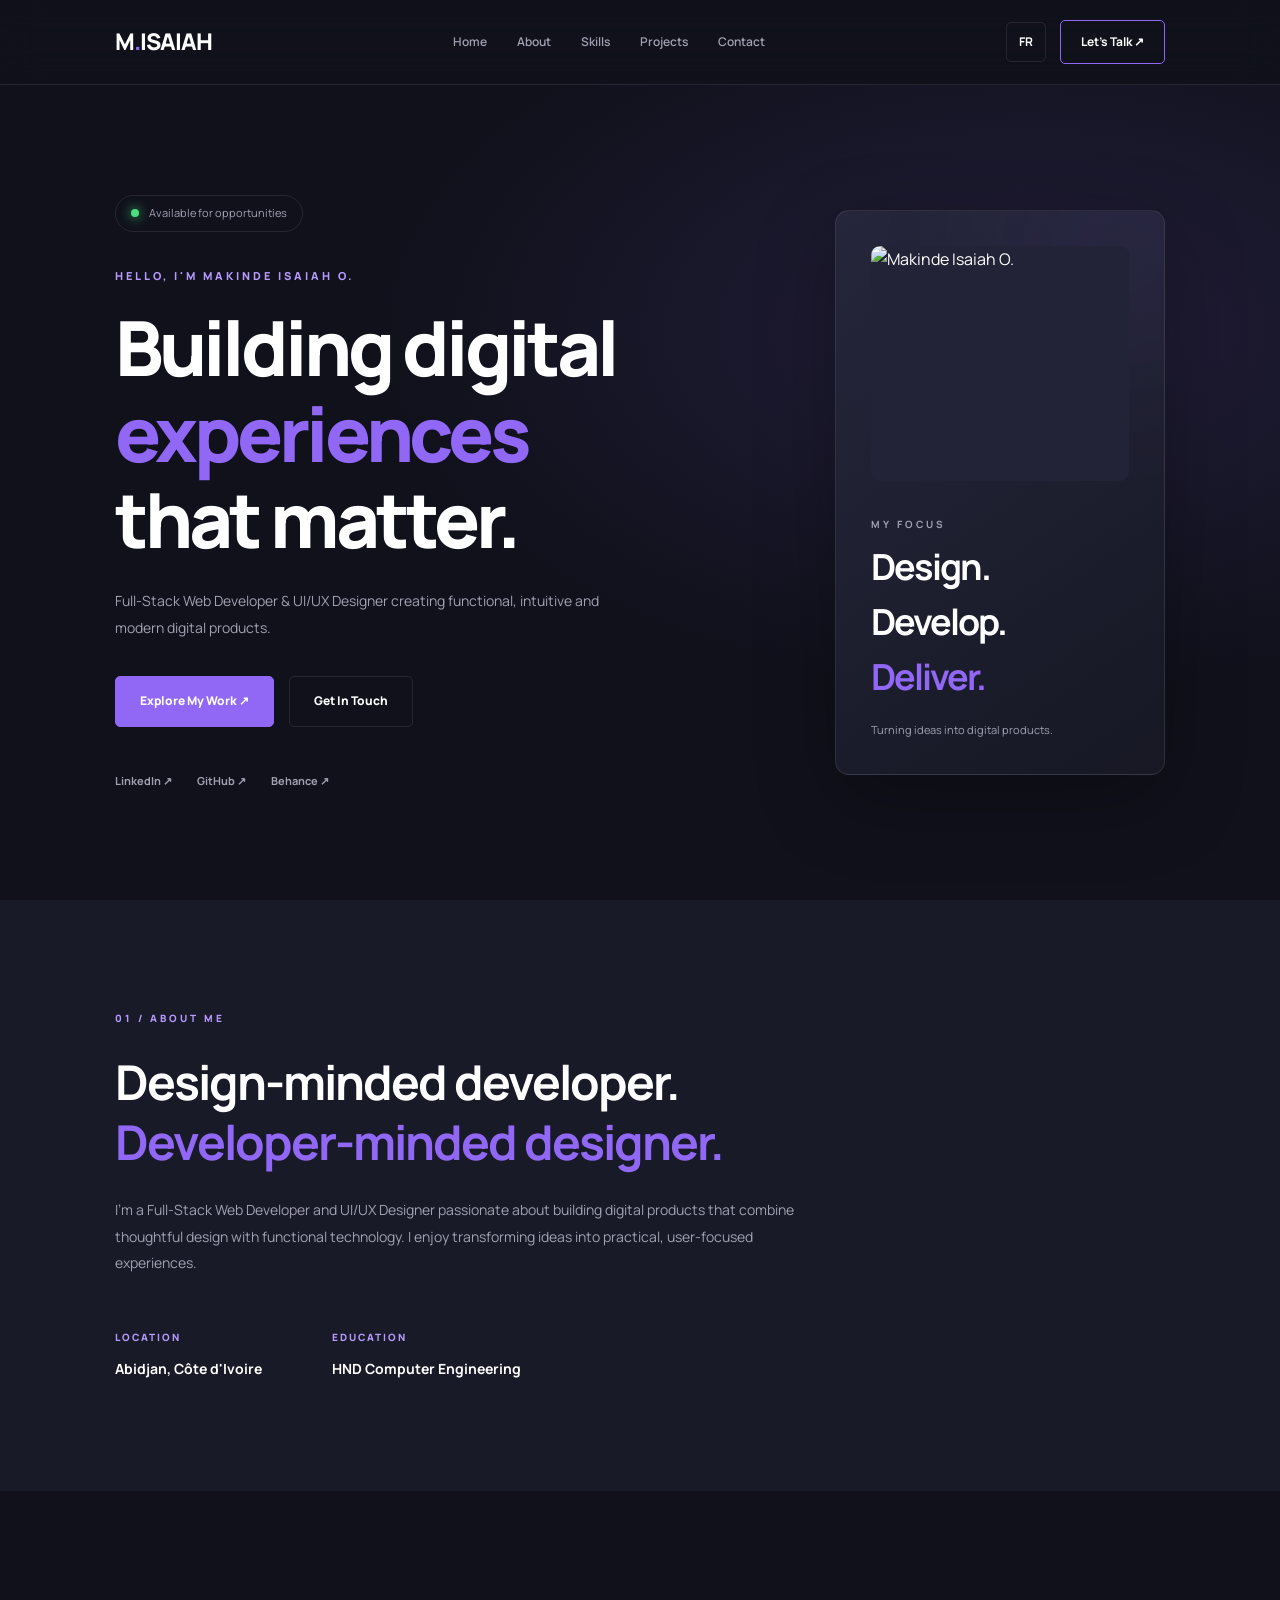
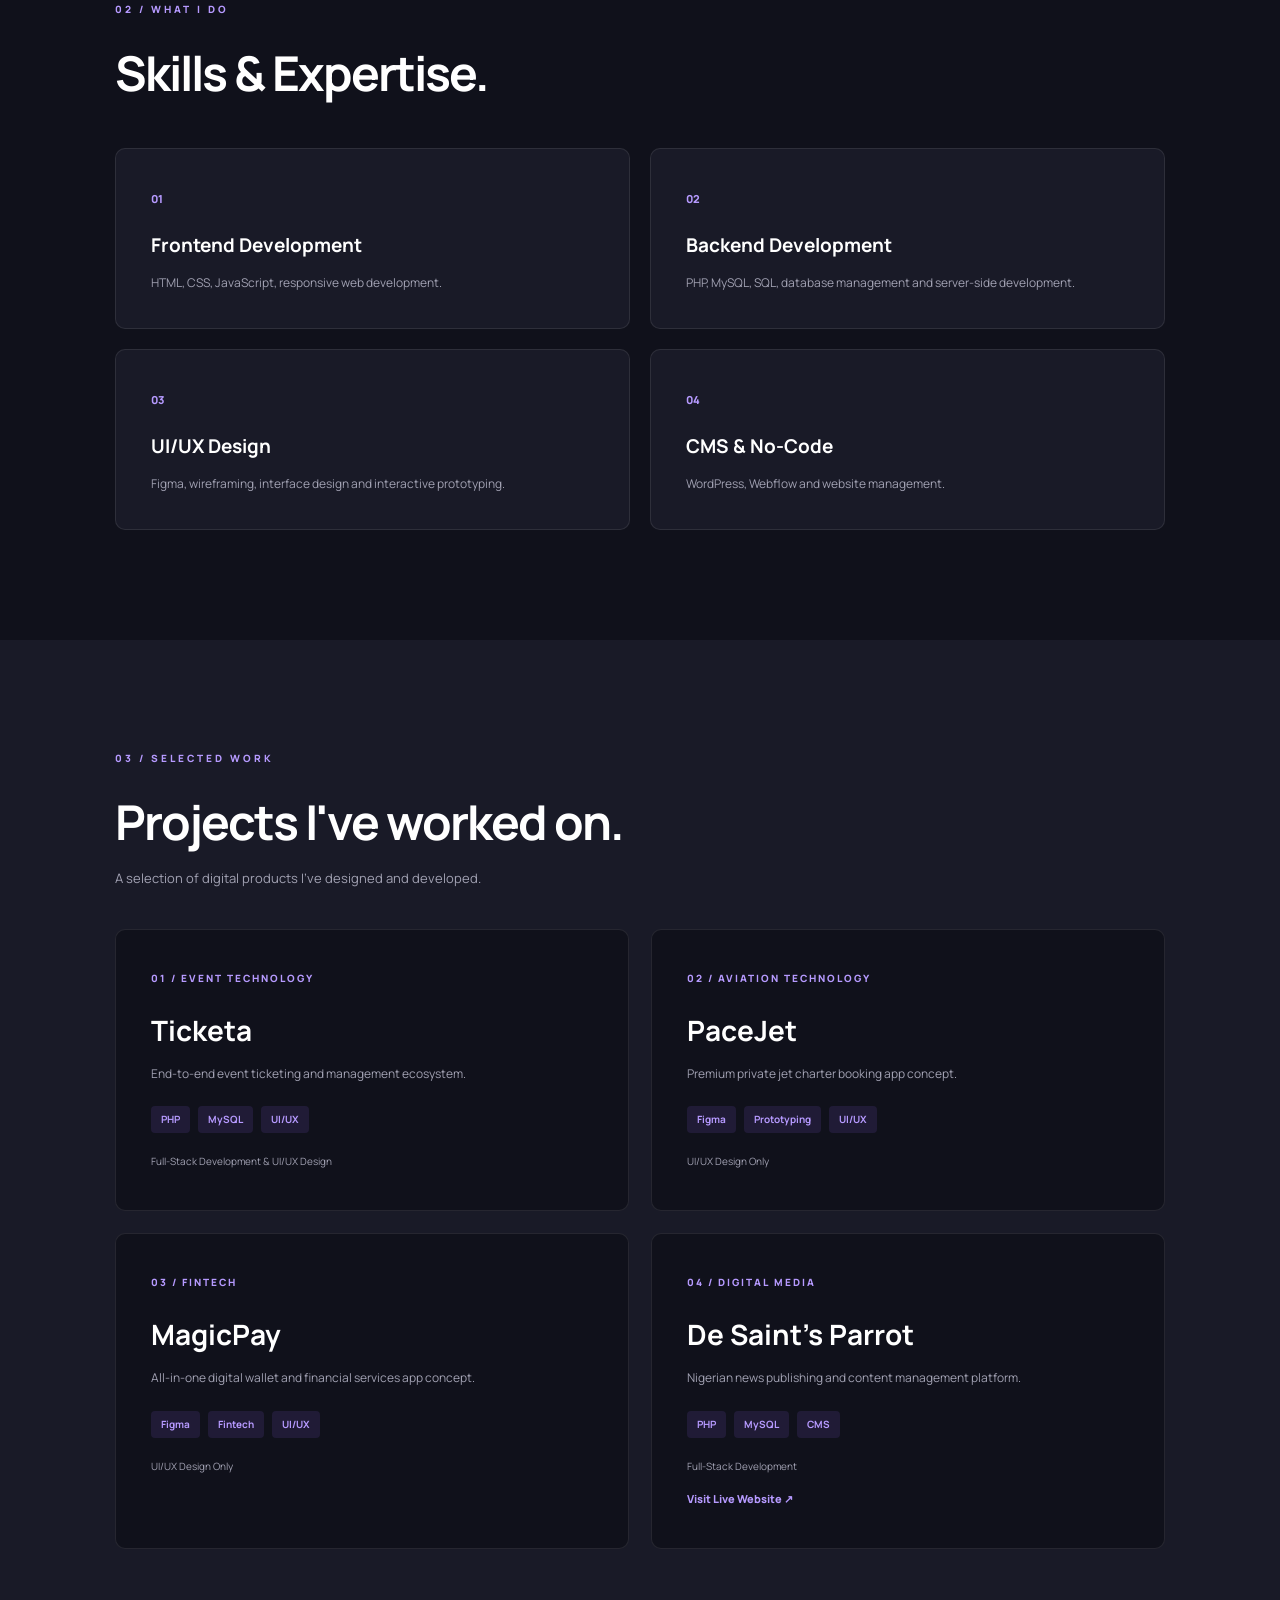
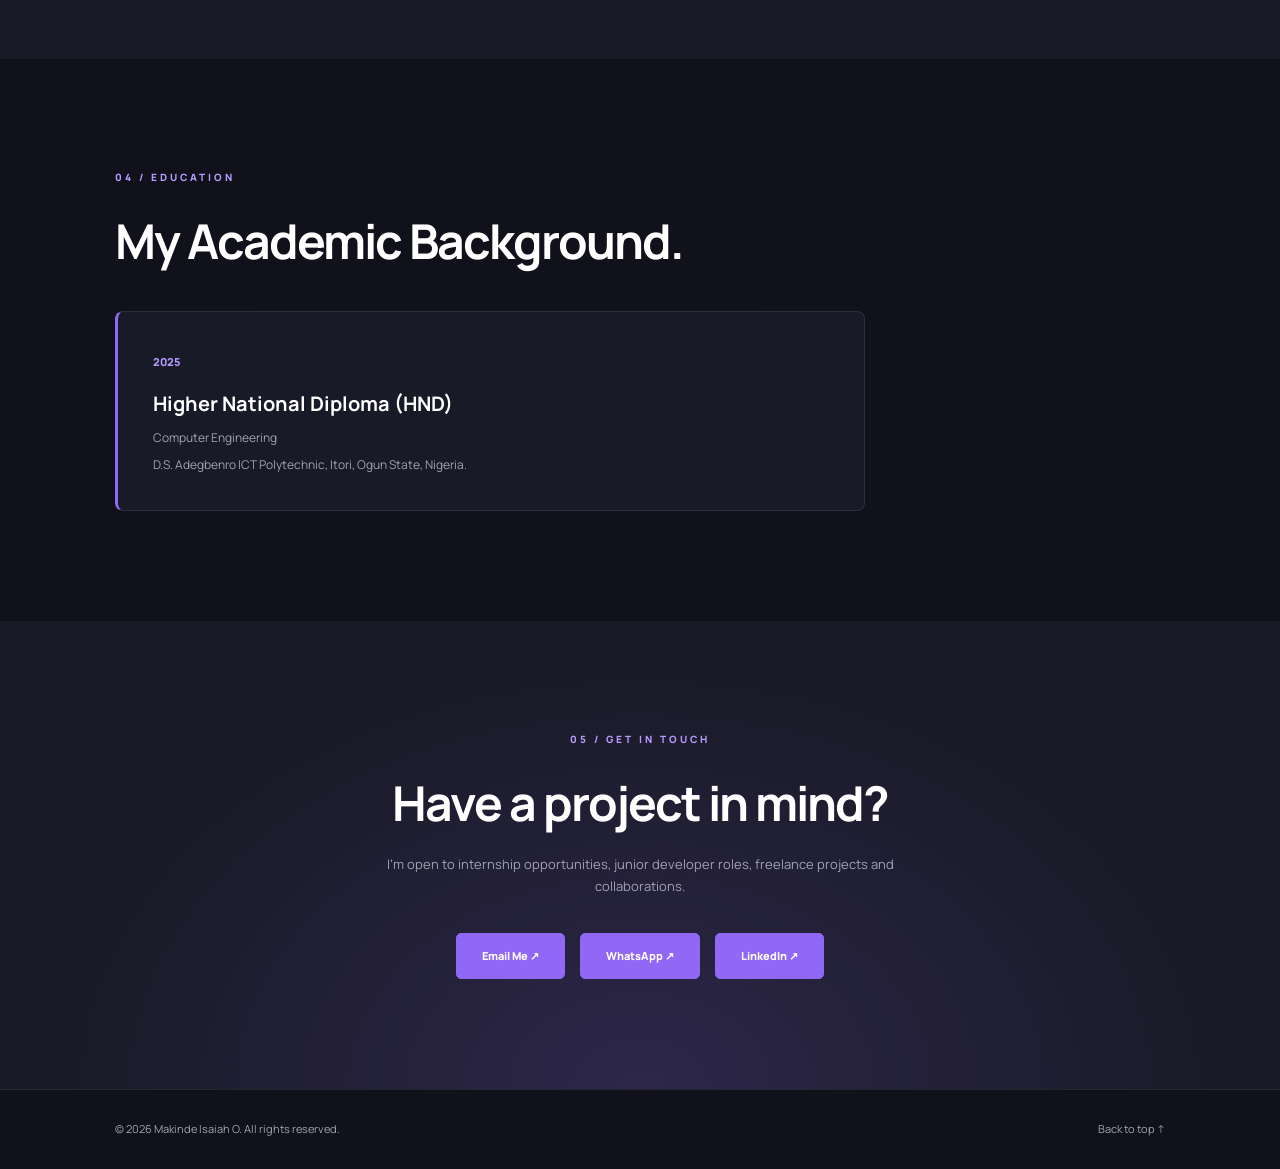
==== index.html @ a8917851 "first commit" ====
<!DOCTYPE html>
<html lang="en">
<head>
    <meta charset="UTF-8">
    <meta name="viewport" content="width=device-width, initial-scale=1.0">

    <title>Makinde Isaiah O. | Full-Stack Developer & UI/UX Designer</title>

    <meta name="description" content="Makinde Isaiah O. is a Full-Stack Web Developer and UI/UX Designer based in Abidjan, Côte d'Ivoire.">
    <meta name="theme-color" content="#10111b">

    <link rel="preconnect" href="https://fonts.googleapis.com">
    <link rel="preconnect" href="https://fonts.gstatic.com" crossorigin>

    <link href="https://fonts.googleapis.com/css2?family=Manrope:wght@400;500;600;700;800&display=swap" rel="stylesheet">

    <link rel="stylesheet" href="css/style.css">
</head>

<body>

    <!-- NAVIGATION -->
    <header class="navbar">
        <a href="#home" class="logo">M<span>.</span>ISAIAH</a>

        <nav aria-label="Main navigation">
            <a href="#home" data-i18n="navHome">Home</a>
            <a href="#about" data-i18n="navAbout">About</a>
            <a href="#skills" data-i18n="navSkills">Skills</a>
            <a href="#projects" data-i18n="navProjects">Projects</a>
            <a href="#contact" data-i18n="navContact">Contact</a>
        </nav>

        <div class="nav-actions">
            <button class="language-toggle" id="languageToggle" type="button">
                FR
            </button>

            <a href="#contact" class="nav-button" data-i18n="navCTA">
                Let's Talk ↗
            </a>
        </div>
    </header>

    <main>

        <!-- HERO -->
        <section class="hero" id="home">

            <div class="hero-content">

                <span class="availability">
                    <span class="dot"></span>
                    <span data-i18n="availability">Available for opportunities</span>
                </span>

                <p class="intro" data-i18n="intro">
                    HELLO, I'M MAKINDE ISAIAH O.
                </p>

                <h1 data-i18n="heroTitle">
                    Building digital
                    <span>experiences</span>
                    that matter.
                </h1>

                <p class="hero-description" data-i18n="heroDescription">
                    Full-Stack Web Developer & UI/UX Designer creating functional, intuitive and modern digital products.
                </p>

                <div class="hero-buttons">
                    <a href="#projects" class="primary-button" data-i18n="heroWork">
                        Explore My Work ↗
                    </a>

                    <a href="#contact" class="secondary-button" data-i18n="heroContact">
                        Get In Touch
                    </a>
                </div>

                <div class="hero-socials">
                    <a href="https://www.linkedin.com/in/isaiah-makinde-0203b0228" target="_blank" rel="noopener noreferrer">LinkedIn ↗</a>
                    <a href="https://github.com/Makindeisaiah" target="_blank" rel="noopener noreferrer">GitHub ↗</a>
                    <a href="https://www.behance.net/isaiaholuwato" target="_blank" rel="noopener noreferrer">Behance ↗</a>
                </div>

            </div>

            <div class="hero-side">
                <div class="hero-card">

                    <!-- Add your professional photo here -->
                    <div class="profile-image">
                        <img src="assets/images/profile.jpg"
                             alt="Makinde Isaiah O.">
                    </div>

                    <span data-i18n="focus">MY FOCUS</span>

                    <h3>Design.</h3>
                    <h3>Develop.</h3>
                    <h3 class="purple">Deliver.</h3>

                    <p data-i18n="focusDescription">
                        Turning ideas into digital products.
                    </p>

                </div>
            </div>

        </section>

        <!-- ABOUT -->
        <section class="about" id="about">

            <p data-i18n="aboutLabel">01 / ABOUT ME</p>

            <h2 data-i18n="aboutTitle">
                Design-minded developer.<br>
                <span>Developer-minded designer.</span>
            </h2>

            <p data-i18n="aboutDescription">
                I'm a Full-Stack Web Developer and UI/UX Designer passionate about building digital products that combine thoughtful design with functional technology. I enjoy transforming ideas into practical, user-focused experiences.
            </p>

            <div class="about-details">
                <div>
                    <span data-i18n="locationLabel">LOCATION</span>
                    <h3>Abidjan, Côte d'Ivoire</h3>
                </div>

                <div>
                    <span data-i18n="educationLabel">EDUCATION</span>
                    <h3>HND Computer Engineering</h3>
                </div>
            </div>

        </section>

        <!-- SKILLS -->
        <section class="skills" id="skills">

            <p data-i18n="skillsLabel">02 / WHAT I DO</p>

            <h2 data-i18n="skillsTitle">Skills & Expertise.</h2>

            <div class="skills-grid">

                <article class="skill-card">
                    <span>01</span>
                    <h3>Frontend Development</h3>
                    <p>HTML, CSS, JavaScript, responsive web development.</p>
                </article>

                <article class="skill-card">
                    <span>02</span>
                    <h3>Backend Development</h3>
                    <p>PHP, MySQL, SQL, database management and server-side development.</p>
                </article>

                <article class="skill-card">
                    <span>03</span>
                    <h3>UI/UX Design</h3>
                    <p>Figma, wireframing, interface design and interactive prototyping.</p>
                </article>

                <article class="skill-card">
                    <span>04</span>
                    <h3>CMS & No-Code</h3>
                    <p>WordPress, Webflow and website management.</p>
                </article>

            </div>

        </section>

        <!-- PROJECTS -->
        <section class="projects" id="projects">

            <p data-i18n="projectsLabel">03 / SELECTED WORK</p>

            <h2 data-i18n="projectsTitle">Projects I've worked on.</h2>

            <p class="section-description" data-i18n="projectsDescription">
                A selection of digital products I've designed and developed.
            </p>

            <div class="project-grid">

                <article class="project-card">
                    <span>01 / EVENT TECHNOLOGY</span>
                    <h3>Ticketa</h3>
                    <p>End-to-end event ticketing and management ecosystem.</p>
                    <div class="project-tags">
                        <span>PHP</span>
                        <span>MySQL</span>
                        <span>UI/UX</span>
                    </div>
                    <small>Full-Stack Development & UI/UX Design</small>
                </article>

                <article class="project-card">
                    <span>02 / AVIATION TECHNOLOGY</span>
                    <h3>PaceJet</h3>
                    <p>Premium private jet charter booking app concept.</p>
                    <div class="project-tags">
                        <span>Figma</span>
                        <span>Prototyping</span>
                        <span>UI/UX</span>
                    </div>
                    <small>UI/UX Design Only</small>
                </article>

                <article class="project-card">
                    <span>03 / FINTECH</span>
                    <h3>MagicPay</h3>
                    <p>All-in-one digital wallet and financial services app concept.</p>
                    <div class="project-tags">
                        <span>Figma</span>
                        <span>Fintech</span>
                        <span>UI/UX</span>
                    </div>
                    <small>UI/UX Design Only</small>
                </article>

                <article class="project-card">
                    <span>04 / DIGITAL MEDIA</span>
                    <h3>De Saint's Parrot</h3>
                    <p>Nigerian news publishing and content management platform.</p>
                    <div class="project-tags">
                        <span>PHP</span>
                        <span>MySQL</span>
                        <span>CMS</span>
                    </div>
                    <small>Full-Stack Development</small>
                    <a href="https://dsparrot.com" target="_blank" rel="noopener noreferrer">
                        Visit Live Website ↗
                    </a>
                </article>

            </div>

        </section>

        <!-- EDUCATION -->
        <section class="education" id="education">

            <p data-i18n="educationLabelSection">04 / EDUCATION</p>

            <h2 data-i18n="educationTitle">My Academic Background.</h2>

            <div class="education-card">
                <span>2025</span>
                <h3>Higher National Diploma (HND)</h3>
                <p>Computer Engineering</p>
                <p>D.S. Adegbenro ICT Polytechnic, Itori, Ogun State, Nigeria.</p>
            </div>

        </section>

        <!-- CONTACT -->
        <section class="contact" id="contact">

            <p data-i18n="contactLabel">05 / GET IN TOUCH</p>

            <h2 data-i18n="contactTitle">Have a project in mind?</h2>

            <p data-i18n="contactDescription">
                I'm open to internship opportunities, junior developer roles, freelance projects and collaborations.
            </p>

            <div class="contact-links">

                <a href="mailto:makindeisaiah2002@gmail.com">
                    Email Me ↗
                </a>

                <a href="https://wa.me/2250502111286" target="_blank" rel="noopener noreferrer">
                    WhatsApp ↗
                </a>

                <a href="https://www.linkedin.com/in/isaiah-makinde-0203b0228" target="_blank" rel="noopener noreferrer">
                    LinkedIn ↗
                </a>

            </div>

        </section>

    </main>

    <footer>
        <p>© 2026 Makinde Isaiah O. <span data-i18n="footerText">All rights reserved.</span></p>
        <a href="#home" data-i18n="backToTop">Back to top ↑</a>
    </footer>

    <script src="js/script.js"></script>

</body>
</html>
---- css/style.css ----
/* =========================================
   MAKINDE ISAIAH O. — PREMIUM PORTFOLIO
========================================= */

:root {
    --bg: #10111b;
    --surface: #191a27;
    --surface-light: #222337;
    --purple: #9167f5;
    --purple-light: #b69aff;
    --white: #ffffff;
    --muted: #a1a1b2;
    --border: rgba(255,255,255,0.09);
    --green: #4ade80;
}

* {
    margin: 0;
    padding: 0;
    box-sizing: border-box;
}

html {
    scroll-behavior: smooth;
    scroll-padding-top: 100px;
}

body {
    background: var(--bg);
    color: var(--white);
    font-family: 'Manrope', sans-serif;
    line-height: 1.7;
    overflow-x: hidden;
}

a {
    text-decoration: none;
    color: inherit;
}

button {
    font: inherit;
}

section {
    padding: 110px 9%;
}

::selection {
    background: var(--purple);
    color: white;
}

/* =========================================
   NAVIGATION
========================================= */

.navbar {
    min-height: 85px;
    padding: 0 9%;
    display: flex;
    align-items: center;
    justify-content: space-between;
    gap: 25px;
    position: sticky;
    top: 0;
    z-index: 1000;
    border-bottom: 1px solid var(--border);
    background: rgba(16,17,27,0.94);
    backdrop-filter: blur(18px);
}

.logo {
    font-size: 23px;
    font-weight: 800;
    letter-spacing: -1px;
    white-space: nowrap;
}

.logo span {
    color: var(--purple);
}

nav {
    display: flex;
    align-items: center;
    gap: 30px;
}

nav a {
    color: var(--muted);
    font-size: 12px;
    font-weight: 600;
    transition: .3s;
}

nav a:hover {
    color: var(--purple-light);
}

.nav-actions {
    display: flex;
    align-items: center;
    gap: 14px;
}

.language-toggle {
    background: transparent;
    color: var(--white);
    border: 1px solid var(--border);
    padding: 9px 12px;
    border-radius: 5px;
    cursor: pointer;
    font-size: 12px;
    font-weight: 700;
    transition: .3s;
}

.language-toggle:hover {
    border-color: var(--purple);
    color: var(--purple-light);
}

.nav-button {
    padding: 11px 20px;
    border: 1px solid var(--purple);
    border-radius: 5px;
    font-size: 12px;
    font-weight: 700;
    transition: .3s;
}

.nav-button:hover {
    background: var(--purple);
    transform: translateY(-2px);
}

/* =========================================
   HERO SECTION
========================================= */

.hero {
    min-height: 690px;
    display: flex;
    align-items: center;
    justify-content: space-between;
    gap: 65px;
    background:
        radial-gradient(
            ellipse at 80% 30%,
            rgba(145,103,245,.14),
            transparent 45%
        );
}

.hero-content {
    max-width: 680px;
}

.availability {
    display: inline-flex;
    align-items: center;
    gap: 10px;
    padding: 8px 15px;
    border: 1px solid var(--border);
    border-radius: 30px;
    color: var(--muted);
    font-size: 11px;
    margin-bottom: 35px;
}

.dot {
    width: 8px;
    height: 8px;
    background: var(--green);
    border-radius: 50%;
    box-shadow: 0 0 12px var(--green);
}

.intro {
    color: var(--purple-light);
    font-size: 11px;
    letter-spacing: 3px;
    font-weight: 800;
    margin-bottom: 20px;
}

.hero h1 {
    font-size: clamp(45px, 6vw, 76px);
    line-height: 1.13;
    letter-spacing: -4px;
    font-weight: 800;
}

.hero h1 span {
    display: block;
    color: var(--purple);
}

.hero-description {
    max-width: 530px;
    color: var(--muted);
    margin-top: 25px;
    font-size: 14px;
    line-height: 1.9;
}

.hero-buttons {
    display: flex;
    gap: 15px;
    margin-top: 35px;
    flex-wrap: wrap;
}

.primary-button,
.secondary-button {
    display: inline-flex;
    align-items: center;
    justify-content: center;
    padding: 14px 24px;
    border-radius: 5px;
    font-size: 12px;
    font-weight: 800;
    transition: .3s;
}

.primary-button {
    background: var(--purple);
    border: 1px solid var(--purple);
}

.primary-button:hover {
    background: #a17df8;
    transform: translateY(-3px);
}

.secondary-button {
    border: 1px solid var(--border);
}

.secondary-button:hover {
    border-color: var(--purple);
    color: var(--purple-light);
}

.hero-socials {
    display: flex;
    flex-wrap: wrap;
    gap: 25px;
    margin-top: 45px;
}

.hero-socials a {
    color: var(--muted);
    font-size: 11px;
    font-weight: 700;
    transition: .3s;
}

.hero-socials a:hover {
    color: var(--purple-light);
}

/* =========================================
   HERO PROFILE CARD
========================================= */

.hero-side {
    width: 330px;
    flex-shrink: 0;
}

.hero-card {
    background: linear-gradient(
        145deg,
        #25263b,
        #171824
    );
    padding: 35px;
    border: 1px solid var(--border);
    border-radius: 14px;
    box-shadow: 0 25px 80px rgba(0,0,0,.3);
    position: relative;
    overflow: hidden;
}

.hero-card::before {
    content: "";
    position: absolute;
    width: 180px;
    height: 180px;
    background: var(--purple);
    opacity: .12;
    filter: blur(90px);
    top: -50px;
    right: -50px;
}

.profile-image {
    width: 100%;
    height: 235px;
    border-radius: 9px;
    overflow: hidden;
    margin-bottom: 28px;
    background: var(--surface-light);
    position: relative;
}

.profile-image img {
    width: 100%;
    height: 100%;
    display: block;
    object-fit: cover;
    object-position: center 30%;
}

.hero-card > span {
    color: var(--muted);
    font-size: 10px;
    letter-spacing: 3px;
    font-weight: 700;
}

.hero-card h3 {
    font-size: 36px;
    margin-top: 8px;
    letter-spacing: -2px;
    line-height: 1.3;
}

.hero-card .purple {
    color: var(--purple);
}

.hero-card p {
    color: var(--muted);
    font-size: 11px;
    margin-top: 20px;
}

/* =========================================
   SECTION LABELS
========================================= */

.about > p:first-child,
.skills > p:first-child,
.projects > p:first-child,
.education > p:first-child,
.contact > p:first-child {
    color: var(--purple-light);
    font-size: 10px;
    letter-spacing: 3px;
    font-weight: 800;
    margin-bottom: 25px;
}

/* =========================================
   ABOUT SECTION
========================================= */

.about {
    background: var(--surface);
}

.about h2,
.skills h2,
.projects h2,
.education h2,
.contact h2 {
    font-size: clamp(32px, 4vw, 48px);
    line-height: 1.25;
    letter-spacing: -2px;
}

.about h2 span {
    color: var(--purple);
}

.about > p:last-of-type {
    max-width: 700px;
    color: var(--muted);
    margin-top: 25px;
    font-size: 14px;
    line-height: 1.9;
}

.about-details {
    display: flex;
    gap: 70px;
    flex-wrap: wrap;
    margin-top: 45px;
}

.about-details div > span {
    font-size: 10px;
    color: var(--purple-light);
    letter-spacing: 2px;
    font-weight: 800;
}

.about-details h3 {
    font-size: 14px;
    margin-top: 8px;
}

/* =========================================
   SKILLS SECTION
========================================= */

.skills {
    background: var(--bg);
}

.skills h2 {
    margin-bottom: 45px;
}

.skills-grid {
    display: grid;
    grid-template-columns: repeat(2, 1fr);
    gap: 20px;
}

.skill-card {
    padding: 35px;
    background: var(--surface);
    border: 1px solid var(--border);
    border-radius: 10px;
    transition: .3s;
}

.skill-card:hover {
    transform: translateY(-5px);
    border-color: var(--purple);
    background: var(--surface-light);
}

.skill-card > span {
    color: var(--purple-light);
    font-size: 11px;
    font-weight: 800;
}

.skill-card h3 {
    font-size: 19px;
    margin-top: 18px;
}

.skill-card p {
    color: var(--muted);
    font-size: 12px;
    margin-top: 10px;
    line-height: 1.8;
}

/* =========================================
   PROJECTS SECTION
========================================= */

.projects {
    background: var(--surface);
}

.projects h2 {
    margin-bottom: 15px;
}

.section-description {
    color: var(--muted);
    font-size: 13px;
    margin-bottom: 40px;
}

.project-grid {
    display: grid;
    grid-template-columns: repeat(2, 1fr);
    gap: 22px;
}

.project-card {
    background: var(--bg);
    padding: 40px 35px;
    min-height: 270px;
    border: 1px solid var(--border);
    border-radius: 10px;
    transition: .3s;
    display: flex;
    flex-direction: column;
    align-items: flex-start;
}

.project-card:hover {
    transform: translateY(-6px);
    border-color: var(--purple);
    background: var(--surface-light);
}

.project-card > span {
    color: var(--purple-light);
    font-size: 10px;
    letter-spacing: 2px;
    font-weight: 800;
}

.project-card h3 {
    font-size: 28px;
    margin: 20px 0 8px;
}

.project-card p {
    color: var(--muted);
    font-size: 12px;
    line-height: 1.8;
}

.project-tags {
    display: flex;
    flex-wrap: wrap;
    gap: 8px;
    margin-top: 22px;
}

.project-tags span {
    padding: 5px 10px;
    background: rgba(145,103,245,.12);
    color: var(--purple-light);
    border-radius: 4px;
    font-size: 10px;
    font-weight: 700;
}

.project-card small {
    margin-top: 20px;
    color: var(--muted);
    font-size: 10px;
}

.project-card > a {
    margin-top: 15px;
    color: var(--purple-light);
    font-size: 11px;
    font-weight: 800;
}

.project-card > a:hover {
    color: white;
}

/* =========================================
   EDUCATION SECTION
========================================= */

.education {
    background: var(--bg);
}

.education h2 {
    margin-bottom: 40px;
}

.education-card {
    max-width: 750px;
    background: var(--surface);
    padding: 35px;
    border: 1px solid var(--border);
    border-left: 3px solid var(--purple);
    border-radius: 8px;
}

.education-card > span {
    color: var(--purple-light);
    font-size: 11px;
    font-weight: 800;
}

.education-card h3 {
    font-size: 20px;
    margin-top: 12px;
}

.education-card p {
    color: var(--muted);
    font-size: 12px;
    margin-top: 7px;
}

/* =========================================
   CONTACT SECTION
========================================= */

.contact {
    background:
        radial-gradient(
            ellipse at 50% 100%,
            rgba(145,103,245,.17),
            transparent 65%
        ),
        var(--surface);
    text-align: center;
}

.contact h2 {
    margin-bottom: 20px;
}

.contact > p:not(:first-child) {
    color: var(--muted);
    max-width: 570px;
    margin: 0 auto;
    font-size: 13px;
}

.contact-links {
    display: flex;
    justify-content: center;
    flex-wrap: wrap;
    gap: 15px;
    margin-top: 35px;
}

.contact-links a {
    display: inline-block;
    background: var(--purple);
    border: 1px solid var(--purple);
    padding: 13px 25px;
    border-radius: 5px;
    font-size: 11px;
    font-weight: 800;
    transition: .3s;
}

.contact-links a:hover {
    background: transparent;
    color: var(--purple-light);
    transform: translateY(-3px);
}

/* =========================================
   FOOTER
========================================= */

footer {
    display: flex;
    justify-content: space-between;
    align-items: center;
    gap: 20px;
    padding: 30px 9%;
    color: var(--muted);
    font-size: 11px;
    border-top: 1px solid var(--border);
}

footer a {
    transition: .3s;
}

footer a:hover {
    color: var(--purple-light);
}

/* =========================================
   RESPONSIVE TABLET
========================================= */

@media (max-width: 1000px) {

    section {
        padding: 90px 6%;
    }

    .navbar {
        padding: 0 6%;
        gap: 15px;
    }

    nav {
        gap: 17px;
    }

    .hero {
        gap: 35px;
    }

    .hero-side {
        width: 290px;
    }

    .hero-card {
        padding: 28px;
    }

    .profile-image {
        height: 210px;
    }
}

/* =========================================
   RESPONSIVE MOBILE
========================================= */

@media (max-width: 700px) {

    section {
        padding: 75px 6%;
    }

    .navbar {
        min-height: 75px;
        flex-wrap: wrap;
        padding: 17px 6%;
        gap: 15px;
    }

    .logo {
        font-size: 20px;
    }

    .nav-actions {
        margin-left: auto;
        gap: 8px;
    }

    .nav-button {
        padding: 8px 12px;
        font-size: 10px;
    }

    nav {
        order: 3;
        width: 100%;
        justify-content: space-between;
        gap: 8px;
        overflow-x: auto;
    }

    nav a {
        font-size: 10px;
        white-space: nowrap;
    }

    .hero {
        flex-direction: column;
        align-items: flex-start;
        padding-top: 85px;
        padding-bottom: 75px;
        min-height: auto;
    }

    .hero-content {
        width: 100%;
    }

    .hero h1 {
        font-size: clamp(42px, 11vw, 60px);
        letter-spacing: -2.5px;
    }

    .hero-description {
        font-size: 13px;
    }

    .hero-side {
        width: 100%;
    }

    .hero-card {
        max-width: 100%;
    }

    .profile-image {
        height: 280px;
    }

    .hero-socials {
        gap: 18px;
    }

    .about-details {
        gap: 30px;
    }

    .skills-grid,
    .project-grid {
        grid-template-columns: 1fr;
    }

    .skill-card,
    .project-card {
        padding: 30px 25px;
    }

    .about h2,
    .skills h2,
    .projects h2,
    .education h2,
    .contact h2 {
        font-size: 34px;
        letter-spacing: -1.5px;
    }

    footer {
        flex-direction: column;
        text-align: center;
        padding: 25px 6%;
    }
}

/* =========================================
   SMALL MOBILE
========================================= */

@media (max-width: 380px) {

    .nav-button {
        display: none;
    }

    .hero h1 {
        font-size: 39px;
    }

    .hero-buttons {
        flex-direction: column;
        align-items: stretch;
    }

    .hero-buttons a {
        text-align: center;
    }

    .contact-links {
        flex-direction: column;
    }
}
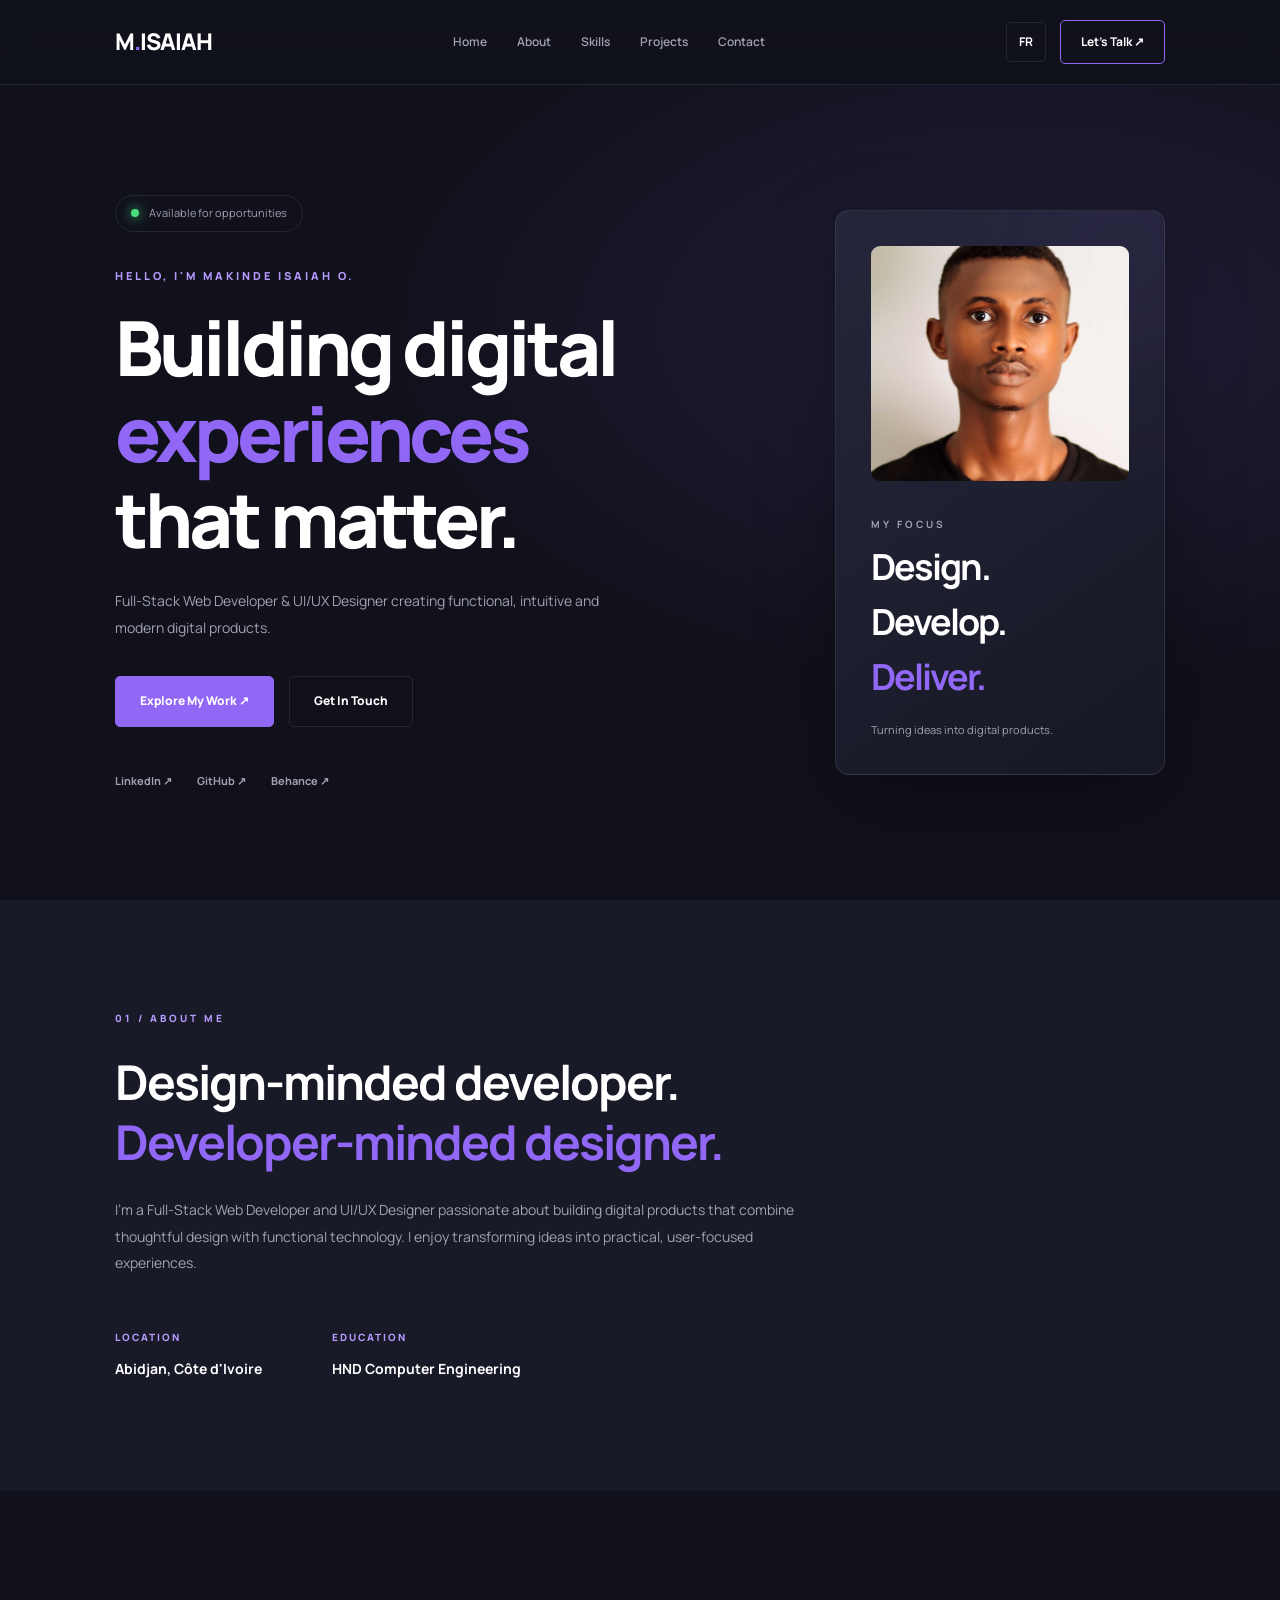
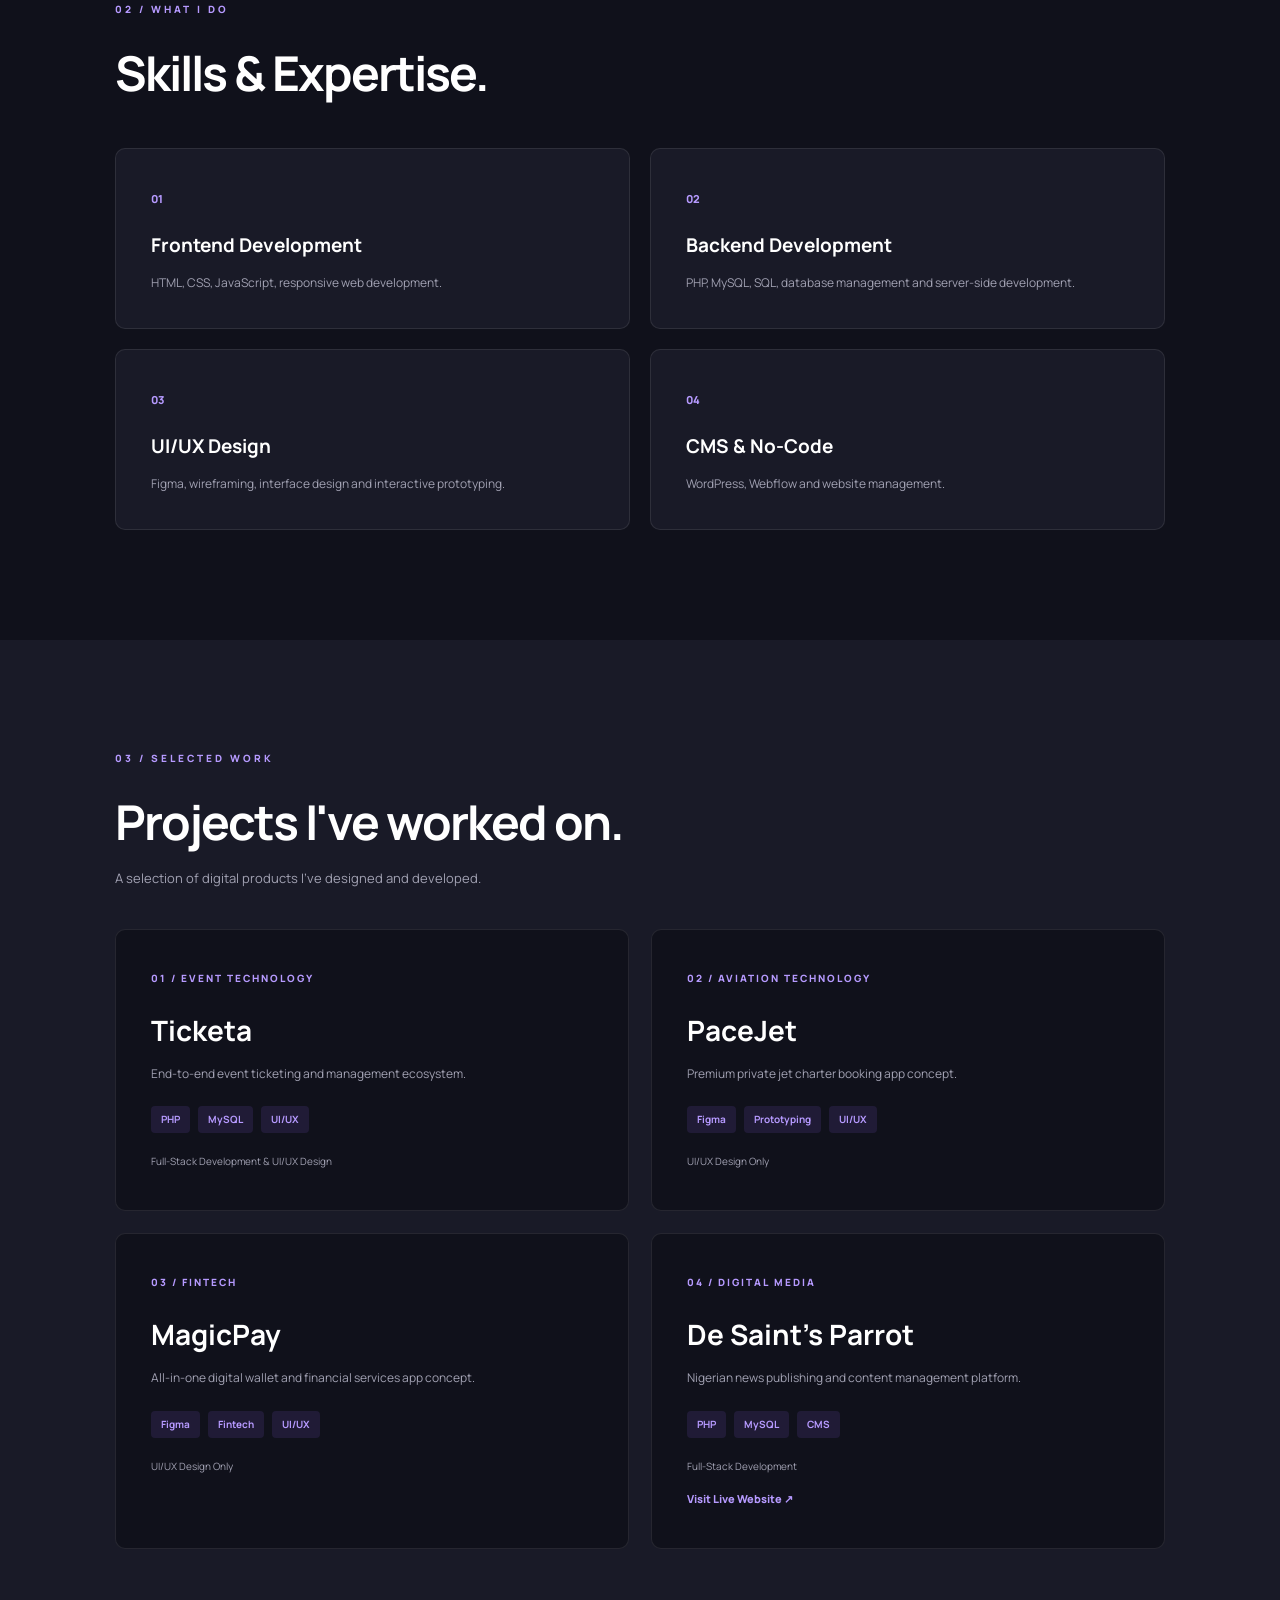
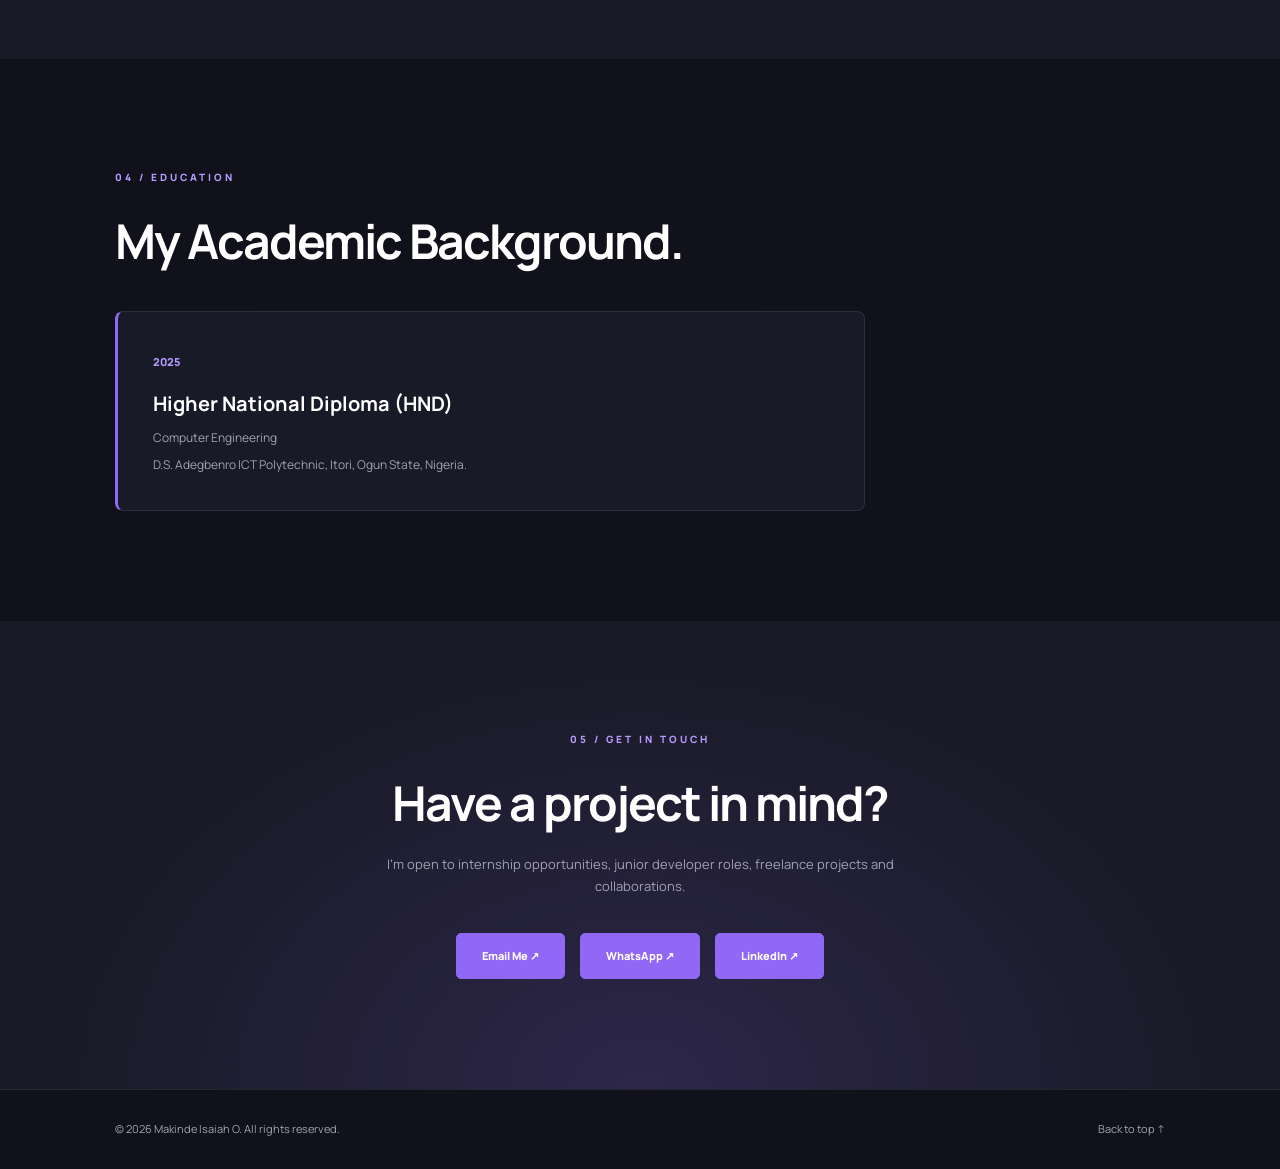
==== commit 6e75f71f: "update image" ====
--- a/index.html
+++ b/index.html
@@ -92,7 +92,7 @@
 
                     <!-- Add your professional photo here -->
                     <div class="profile-image">
-                        <img src="assets/images/profile.jpg"
+                        <img src="assets/images/profile.JPG"
                              alt="Makinde Isaiah O.">
                     </div>
 
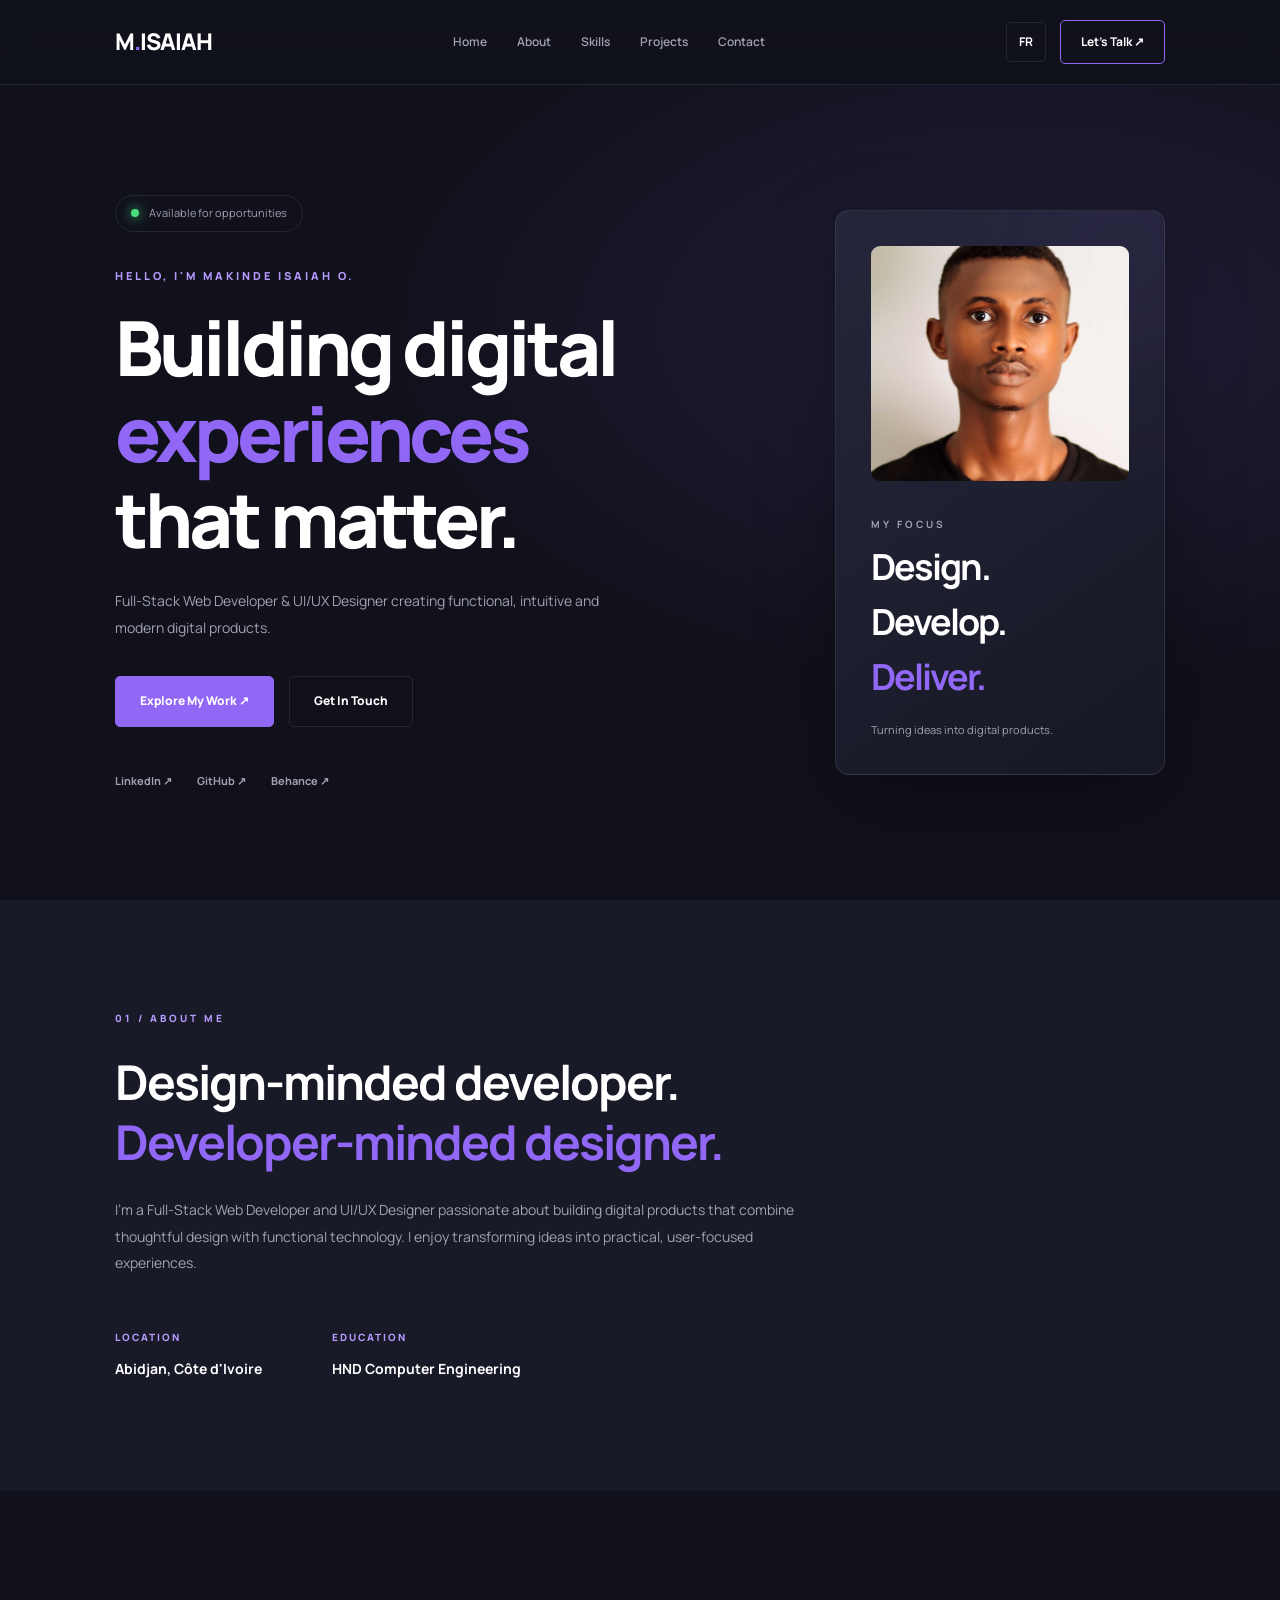
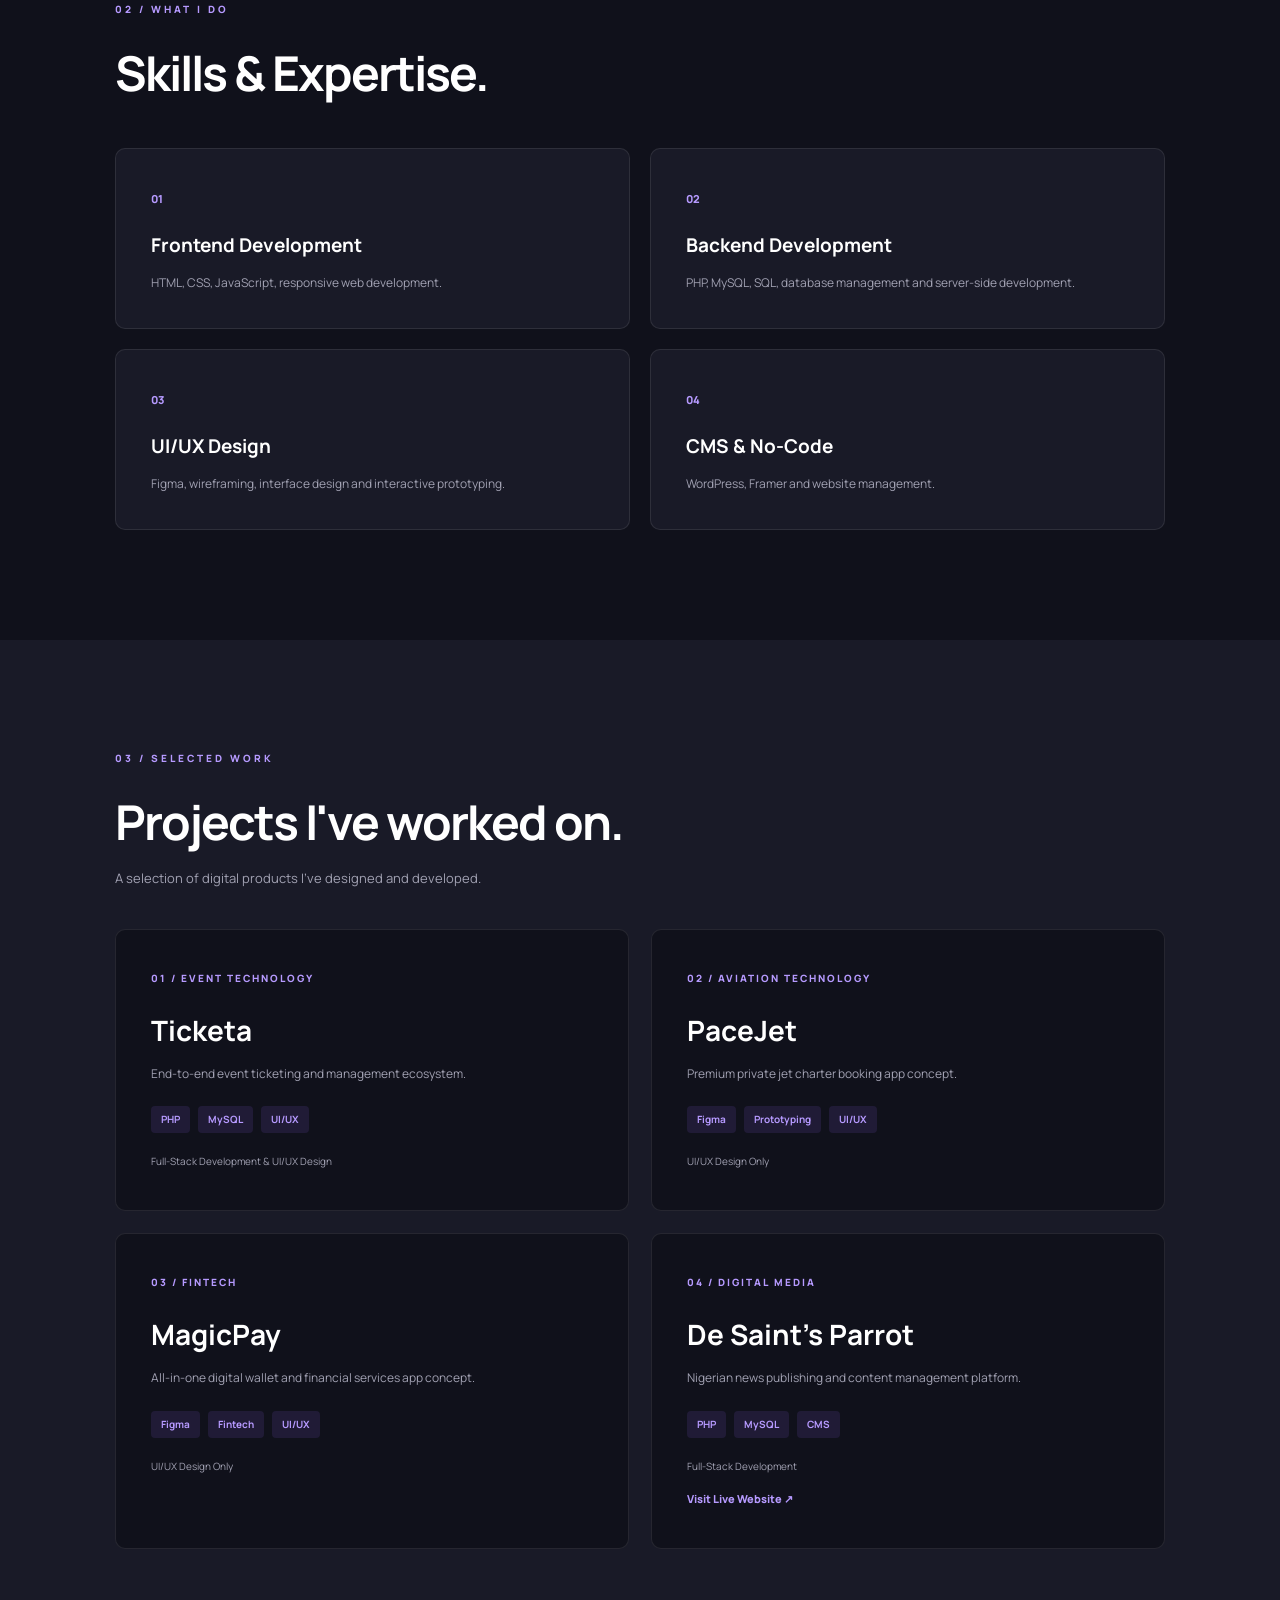
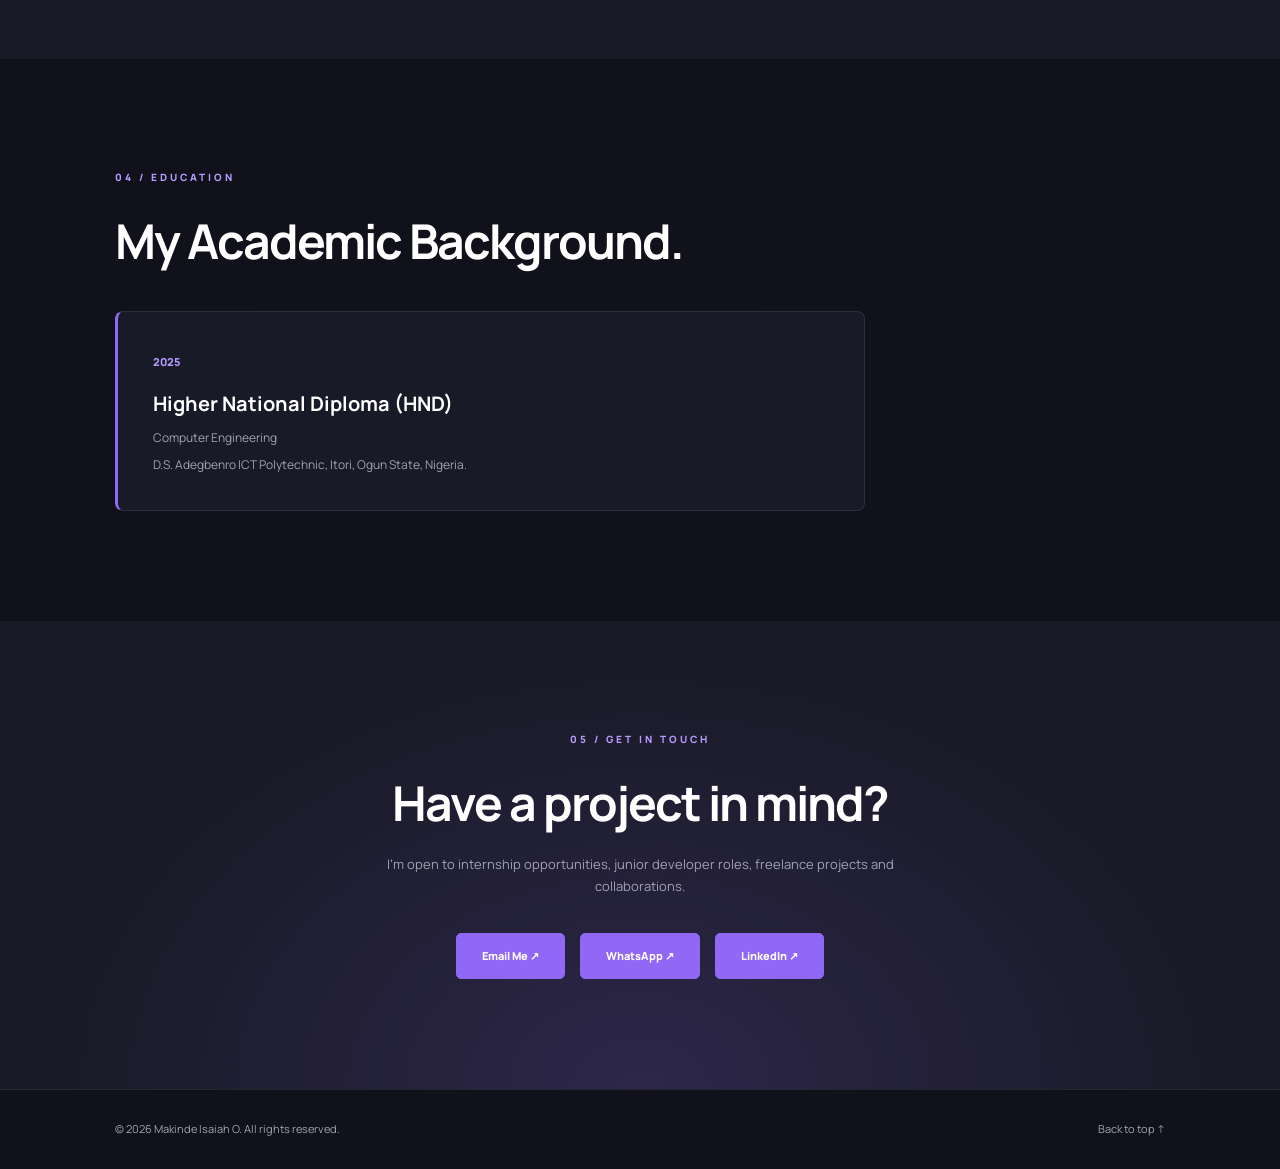
==== commit a62da030: "little update" ====
--- a/index.html
+++ b/index.html
@@ -169,7 +169,7 @@
                 <article class="skill-card">
                     <span>04</span>
                     <h3>CMS & No-Code</h3>
-                    <p>WordPress, Webflow and website management.</p>
+                    <p>WordPress, Framer and website management.</p>
                 </article>
 
             </div>
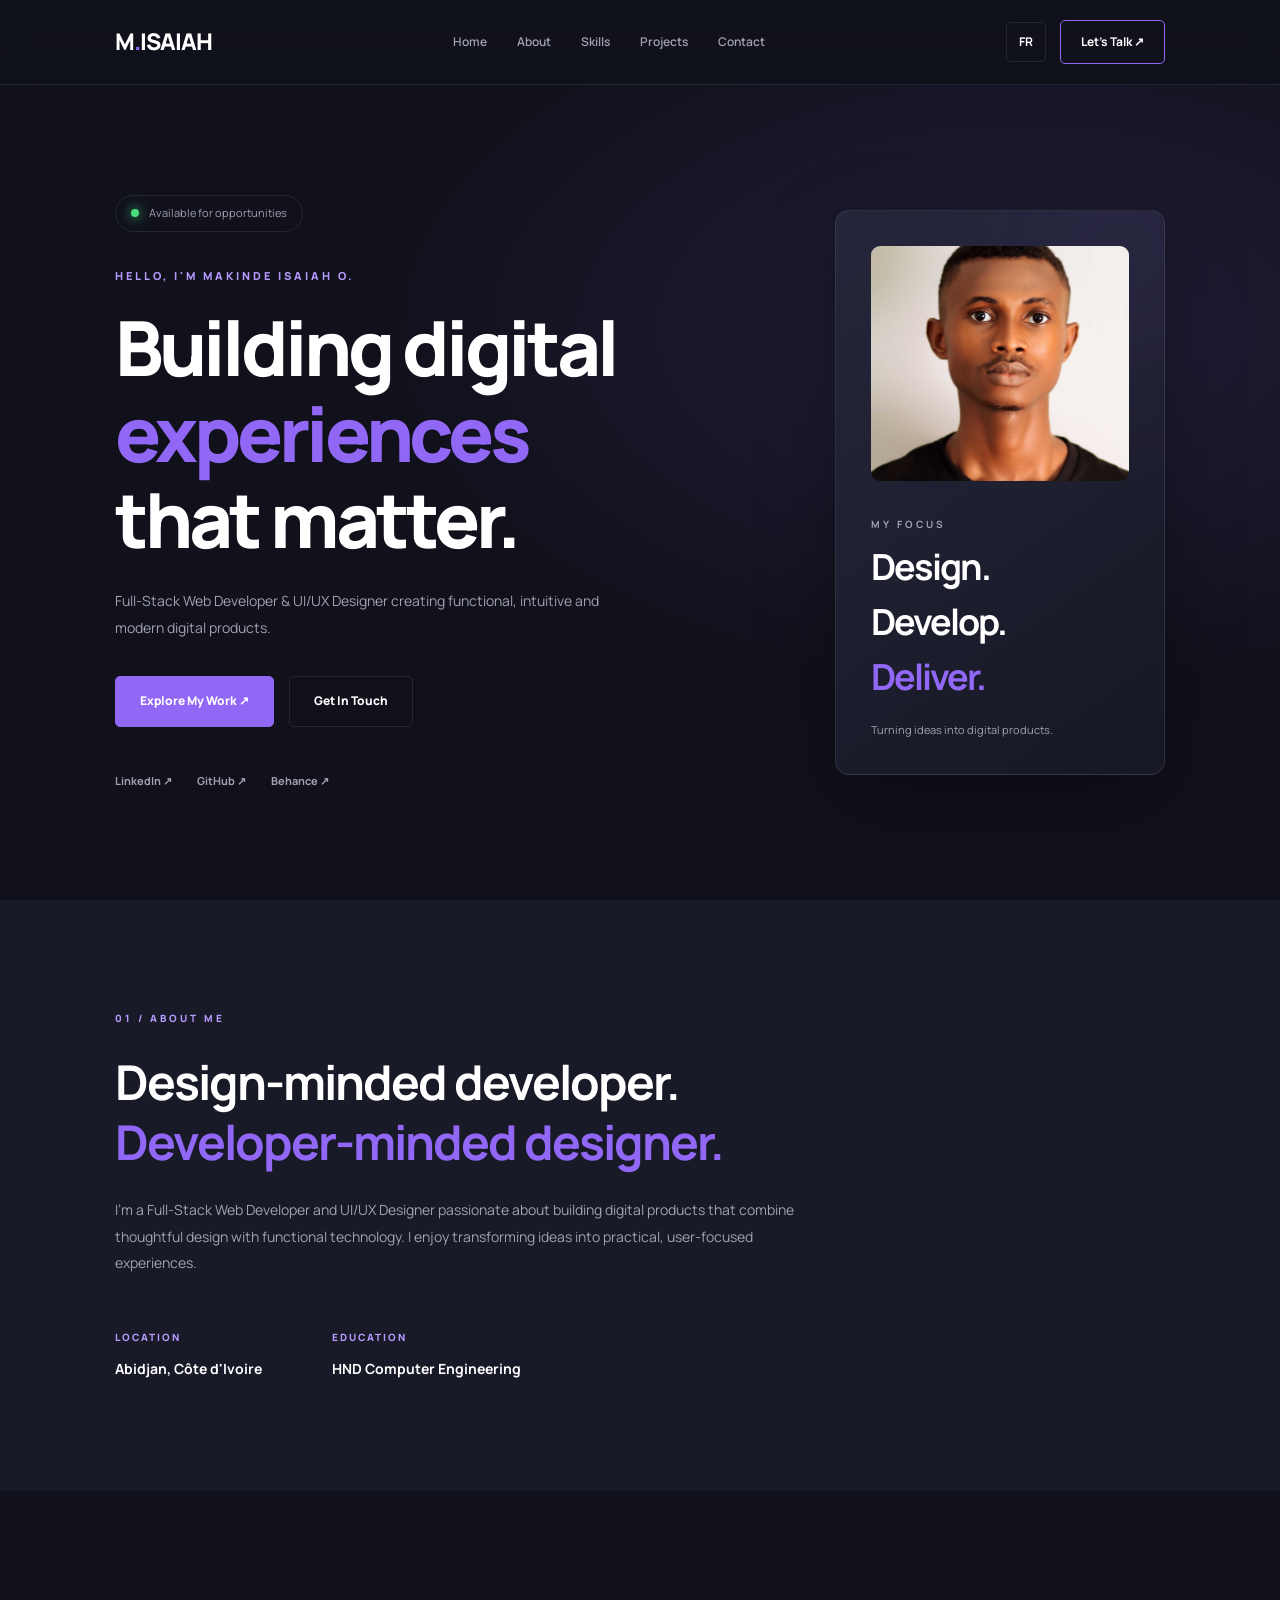
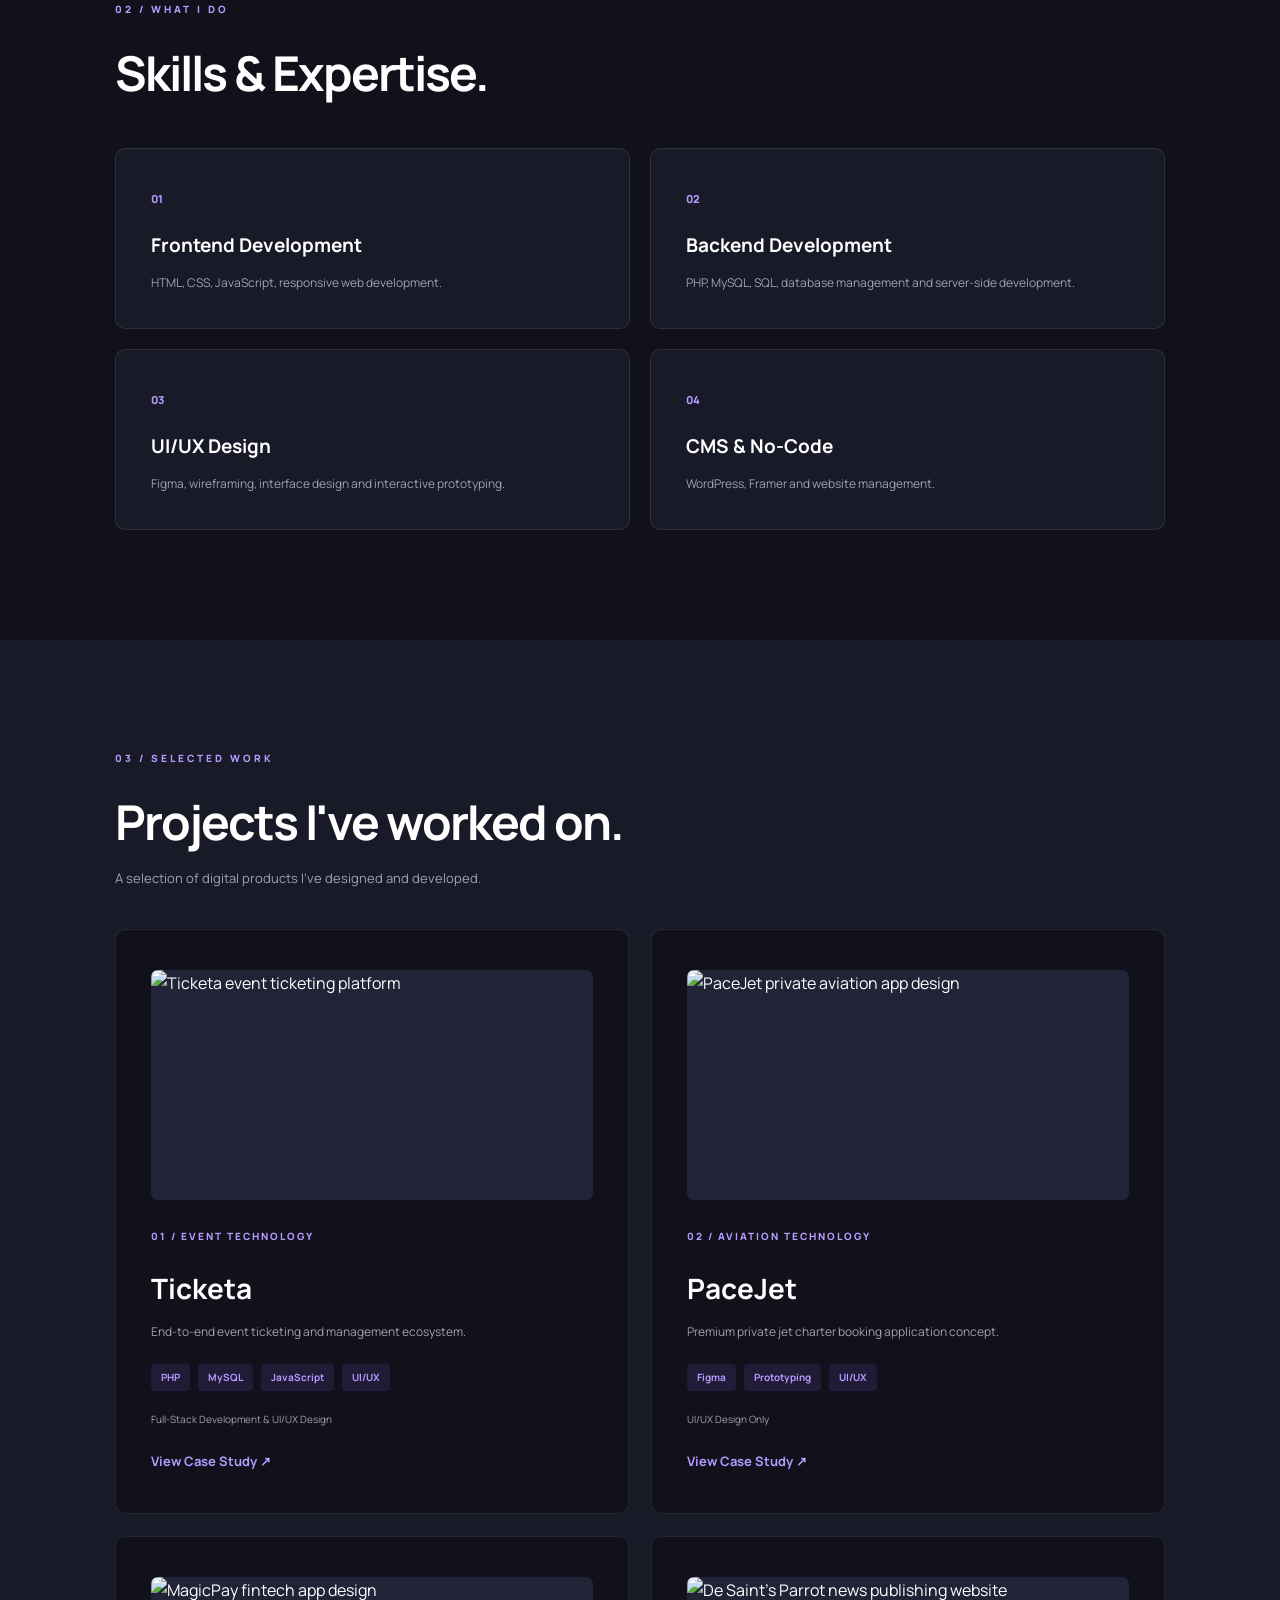
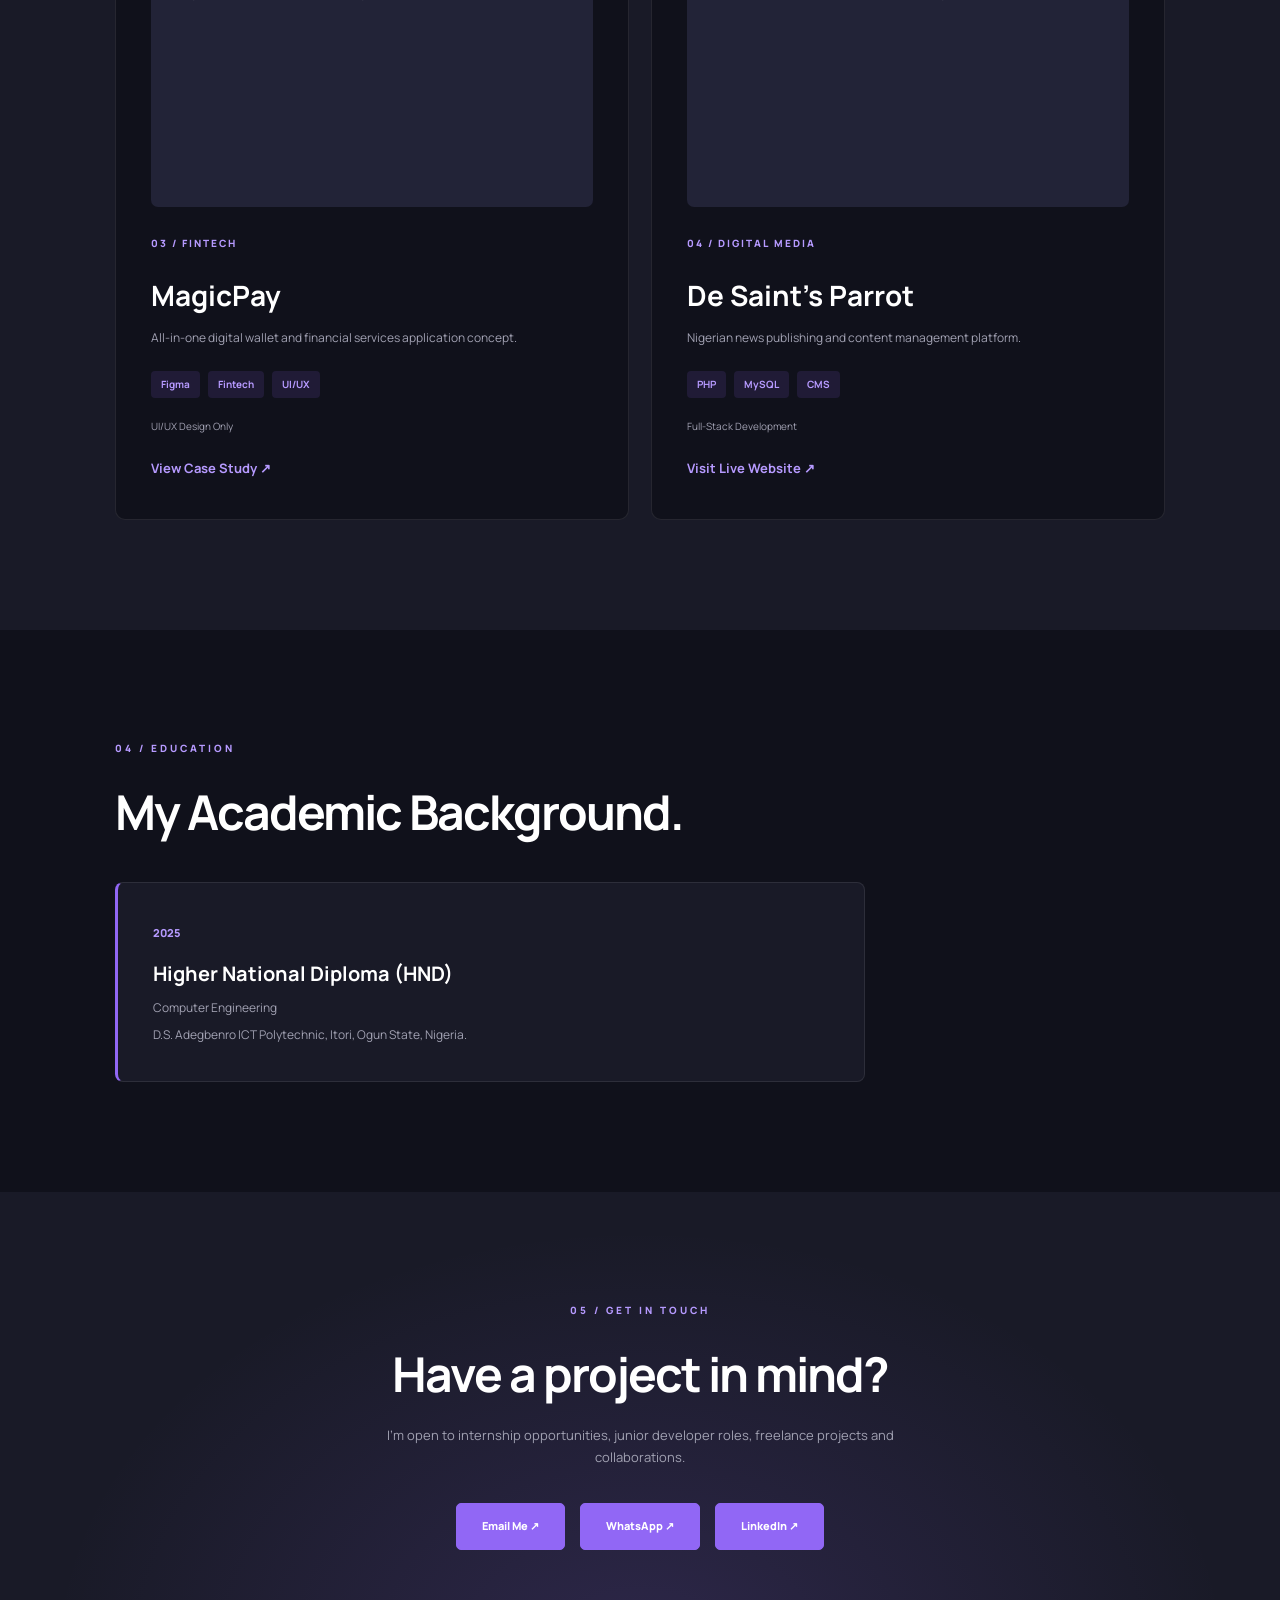
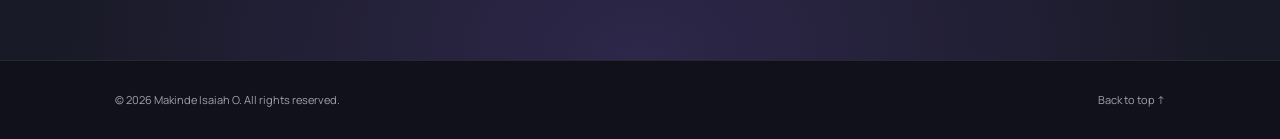
==== commit 14c1fe8b: "small update" ====
--- a/index.html
+++ b/index.html
@@ -1,19 +1,21 @@
-
 <!DOCTYPE html>
 <html lang="en">
+
 <head>
     <meta charset="UTF-8">
     <meta name="viewport" content="width=device-width, initial-scale=1.0">
 
     <title>Makinde Isaiah O. | Full-Stack Developer & UI/UX Designer</title>
 
-    <meta name="description" content="Makinde Isaiah O. is a Full-Stack Web Developer and UI/UX Designer based in Abidjan, Côte d'Ivoire.">
+    <meta name="description"
+        content="Makinde Isaiah O. is a Full-Stack Web Developer and UI/UX Designer based in Abidjan, Côte d'Ivoire.">
     <meta name="theme-color" content="#10111b">
 
     <link rel="preconnect" href="https://fonts.googleapis.com">
     <link rel="preconnect" href="https://fonts.gstatic.com" crossorigin>
 
-    <link href="https://fonts.googleapis.com/css2?family=Manrope:wght@400;500;600;700;800&display=swap" rel="stylesheet">
+    <link href="https://fonts.googleapis.com/css2?family=Manrope:wght@400;500;600;700;800&display=swap"
+        rel="stylesheet">
 
     <link rel="stylesheet" href="css/style.css">
 </head>
@@ -66,7 +68,8 @@
                 </h1>
 
                 <p class="hero-description" data-i18n="heroDescription">
-                    Full-Stack Web Developer & UI/UX Designer creating functional, intuitive and modern digital products.
+                    Full-Stack Web Developer & UI/UX Designer creating functional, intuitive and modern digital
+                    products.
                 </p>
 
                 <div class="hero-buttons">
@@ -80,9 +83,11 @@
                 </div>
 
                 <div class="hero-socials">
-                    <a href="https://www.linkedin.com/in/isaiah-makinde-0203b0228" target="_blank" rel="noopener noreferrer">LinkedIn ↗</a>
+                    <a href="https://www.linkedin.com/in/isaiah-makinde-0203b0228" target="_blank"
+                        rel="noopener noreferrer">LinkedIn ↗</a>
                     <a href="https://github.com/Makindeisaiah" target="_blank" rel="noopener noreferrer">GitHub ↗</a>
-                    <a href="https://www.behance.net/isaiaholuwato" target="_blank" rel="noopener noreferrer">Behance ↗</a>
+                    <a href="https://www.behance.net/isaiaholuwato" target="_blank" rel="noopener noreferrer">Behance
+                        ↗</a>
                 </div>
 
             </div>
@@ -92,8 +97,7 @@
 
                     <!-- Add your professional photo here -->
                     <div class="profile-image">
-                        <img src="assets/images/profile.JPG"
-                             alt="Makinde Isaiah O.">
+                        <img src="assets/images/profile.JPG" alt="Makinde Isaiah O.">
                     </div>
 
                     <span data-i18n="focus">MY FOCUS</span>
@@ -122,7 +126,9 @@
             </h2>
 
             <p data-i18n="aboutDescription">
-                I'm a Full-Stack Web Developer and UI/UX Designer passionate about building digital products that combine thoughtful design with functional technology. I enjoy transforming ideas into practical, user-focused experiences.
+                I'm a Full-Stack Web Developer and UI/UX Designer passionate about building digital products that
+                combine thoughtful design with functional technology. I enjoy transforming ideas into practical,
+                user-focused experiences.
             </p>
 
             <div class="about-details">
@@ -187,45 +193,63 @@
                 A selection of digital products I've designed and developed.
             </p>
 
+
             <div class="project-grid">
 
                 <article class="project-card">
+                    <div class="project-image">
+                        <img src="assets/images/ticketa/ticketa-cover.jpg" alt="Ticketa event ticketing platform">
+                    </div>
                     <span>01 / EVENT TECHNOLOGY</span>
                     <h3>Ticketa</h3>
                     <p>End-to-end event ticketing and management ecosystem.</p>
                     <div class="project-tags">
                         <span>PHP</span>
                         <span>MySQL</span>
+                        <span>JavaScript</span>
                         <span>UI/UX</span>
                     </div>
                     <small>Full-Stack Development & UI/UX Design</small>
+                    <a href="case-studies/ticketa.html">View Case Study ↗</a>
                 </article>
 
                 <article class="project-card">
+                    <div class="project-image">
+                        <img src="assets/images/pacejet/pacejet-cover.jpg" alt="PaceJet private aviation app design">
+                    </div>
                     <span>02 / AVIATION TECHNOLOGY</span>
                     <h3>PaceJet</h3>
-                    <p>Premium private jet charter booking app concept.</p>
+                    <p>Premium private jet charter booking application concept.</p>
                     <div class="project-tags">
                         <span>Figma</span>
                         <span>Prototyping</span>
                         <span>UI/UX</span>
                     </div>
                     <small>UI/UX Design Only</small>
+                    <a href="case-studies/pacejet.html">View Case Study ↗</a>
                 </article>
 
                 <article class="project-card">
+                    <div class="project-image">
+                        <img src="assets/images/magicpay/magicpay-cover.jpg" alt="MagicPay fintech app design">
+                    </div>
                     <span>03 / FINTECH</span>
                     <h3>MagicPay</h3>
-                    <p>All-in-one digital wallet and financial services app concept.</p>
+                    <p>All-in-one digital wallet and financial services application concept.</p>
                     <div class="project-tags">
                         <span>Figma</span>
                         <span>Fintech</span>
                         <span>UI/UX</span>
                     </div>
                     <small>UI/UX Design Only</small>
+                    <a href="case-studies/magicpay.html">View Case Study ↗</a>
                 </article>
 
                 <article class="project-card">
+                    <div class="project-image">
+                        <img src="assets/images/dsparrot/dsparrot-cover.jpg"
+                            alt="De Saint's Parrot news publishing website">
+                    </div>
                     <span>04 / DIGITAL MEDIA</span>
                     <h3>De Saint's Parrot</h3>
                     <p>Nigerian news publishing and content management platform.</p>
@@ -235,12 +259,11 @@
                         <span>CMS</span>
                     </div>
                     <small>Full-Stack Development</small>
-                    <a href="https://dsparrot.com" target="_blank" rel="noopener noreferrer">
-                        Visit Live Website ↗
-                    </a>
-                </article>
-
-            </div>
+                    <a href="https://dsparrot.com" target="_blank" rel="noopener noreferrer">Visit Live Website ↗</a>
+                </article>
+
+            </div>
+
 
         </section>
 
@@ -281,7 +304,8 @@
                     WhatsApp ↗
                 </a>
 
-                <a href="https://www.linkedin.com/in/isaiah-makinde-0203b0228" target="_blank" rel="noopener noreferrer">
+                <a href="https://www.linkedin.com/in/isaiah-makinde-0203b0228" target="_blank"
+                    rel="noopener noreferrer">
                     LinkedIn ↗
                 </a>
 
@@ -299,4 +323,5 @@
     <script src="js/script.js"></script>
 
 </body>
-</html>
+
+</html>
--- a/css/style.css
+++ b/css/style.css
@@ -833,3 +833,44 @@
         flex-direction: column;
     }
 }
+
+
+/* PROJECT IMAGE PREVIEWS */
+
+.project-card {
+    overflow: hidden;
+}
+
+.project-image {
+    width: 100%;
+    height: 230px;
+    margin-bottom: 28px;
+    overflow: hidden;
+    border-radius: 7px;
+    background: var(--surface-light);
+}
+
+.project-image img {
+    width: 100%;
+    height: 100%;
+    object-fit: cover;
+    display: block;
+    transition: transform .5s ease;
+}
+
+.project-card:hover .project-image img {
+    transform: scale(1.05);
+}
+
+.project-card > a {
+    display: inline-block;
+    margin-top: 22px;
+    color: var(--purple-light);
+    font-size: 13px;
+    font-weight: 700;
+}
+
+.project-card > a:hover {
+    color: var(--white);
+}
+
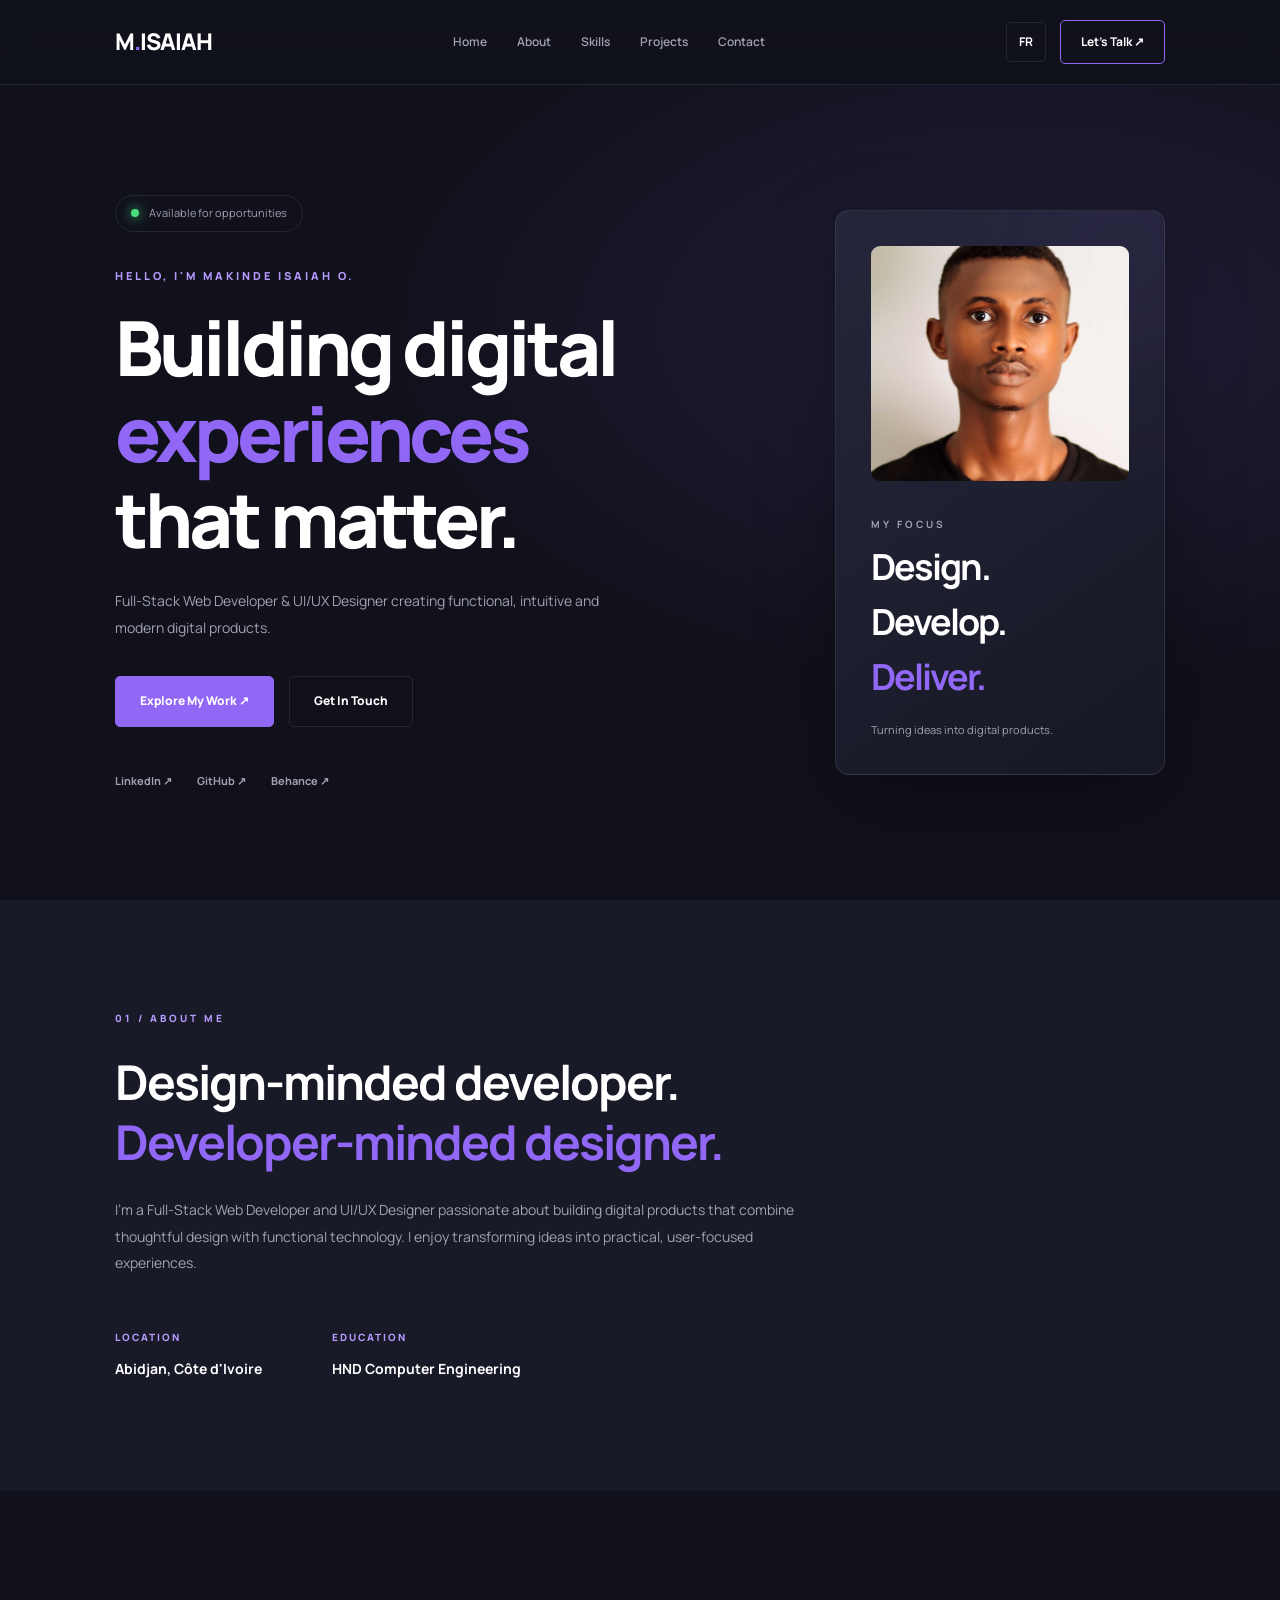
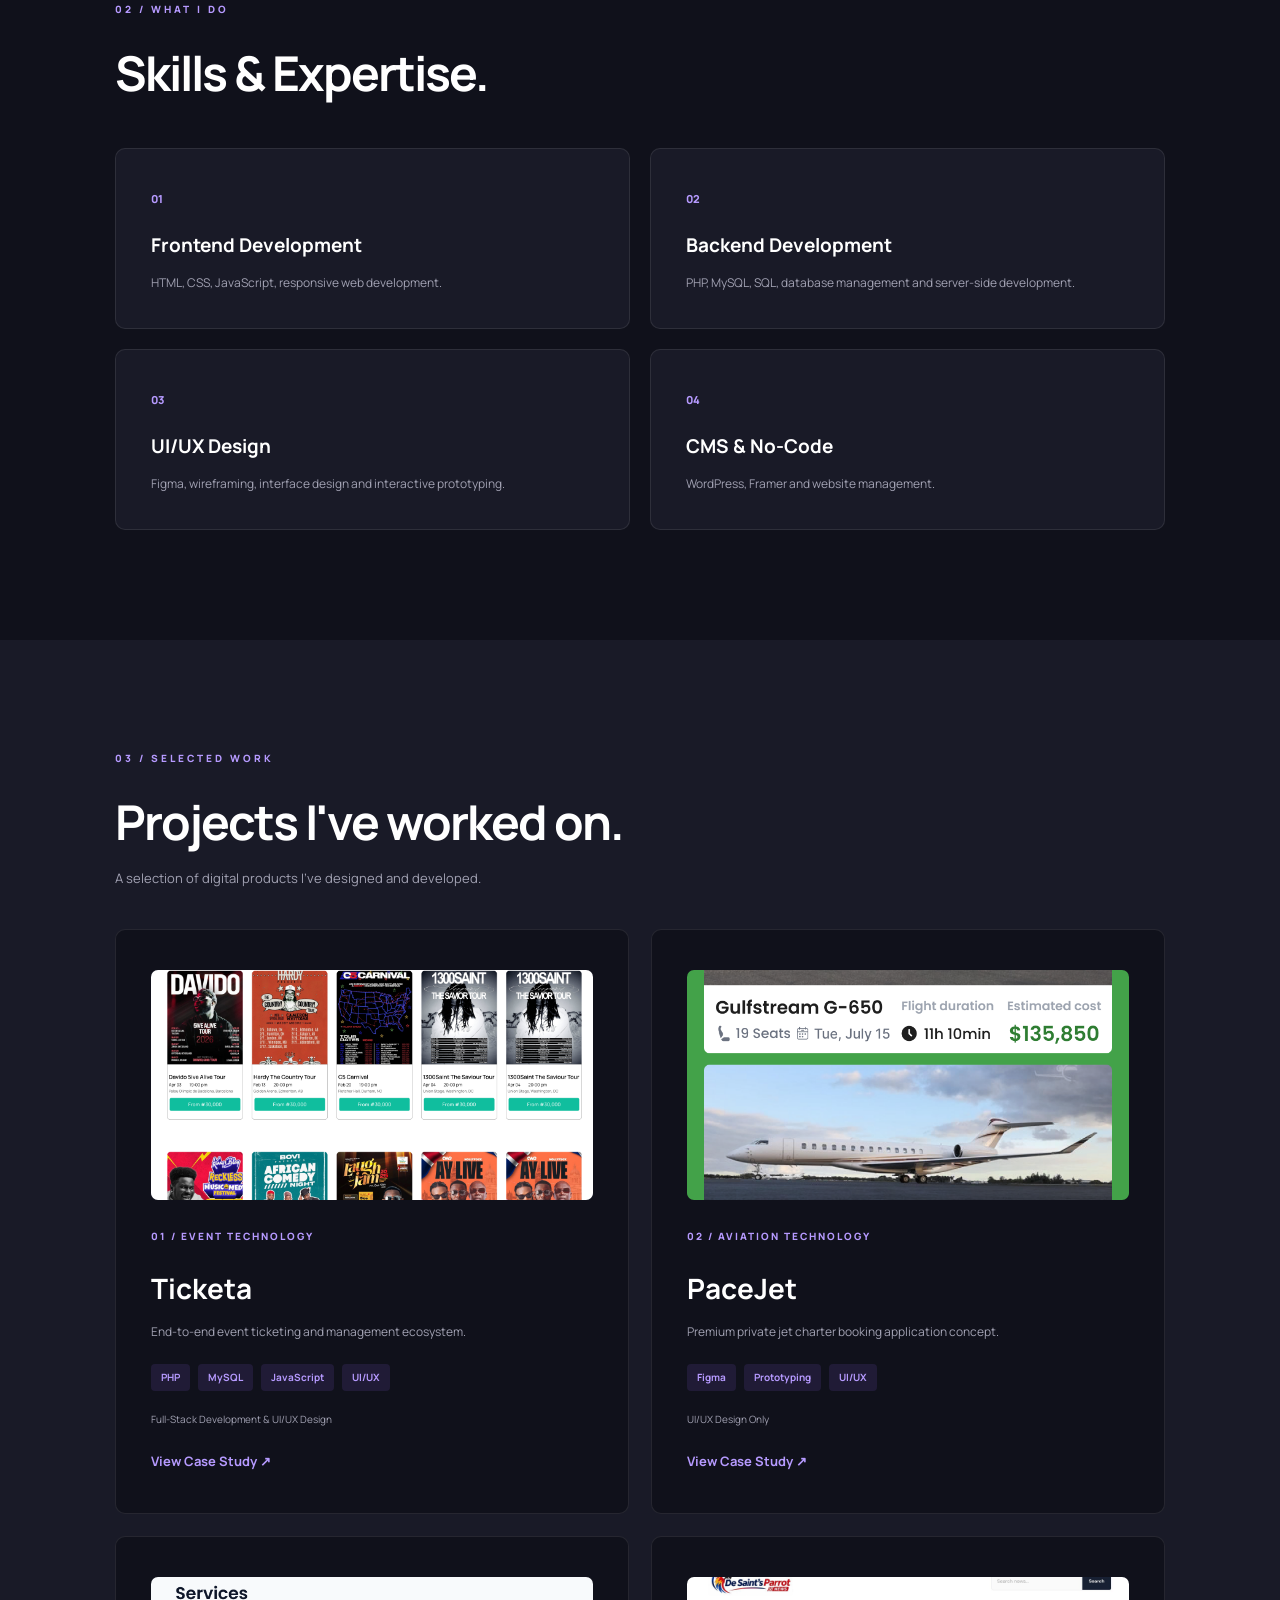
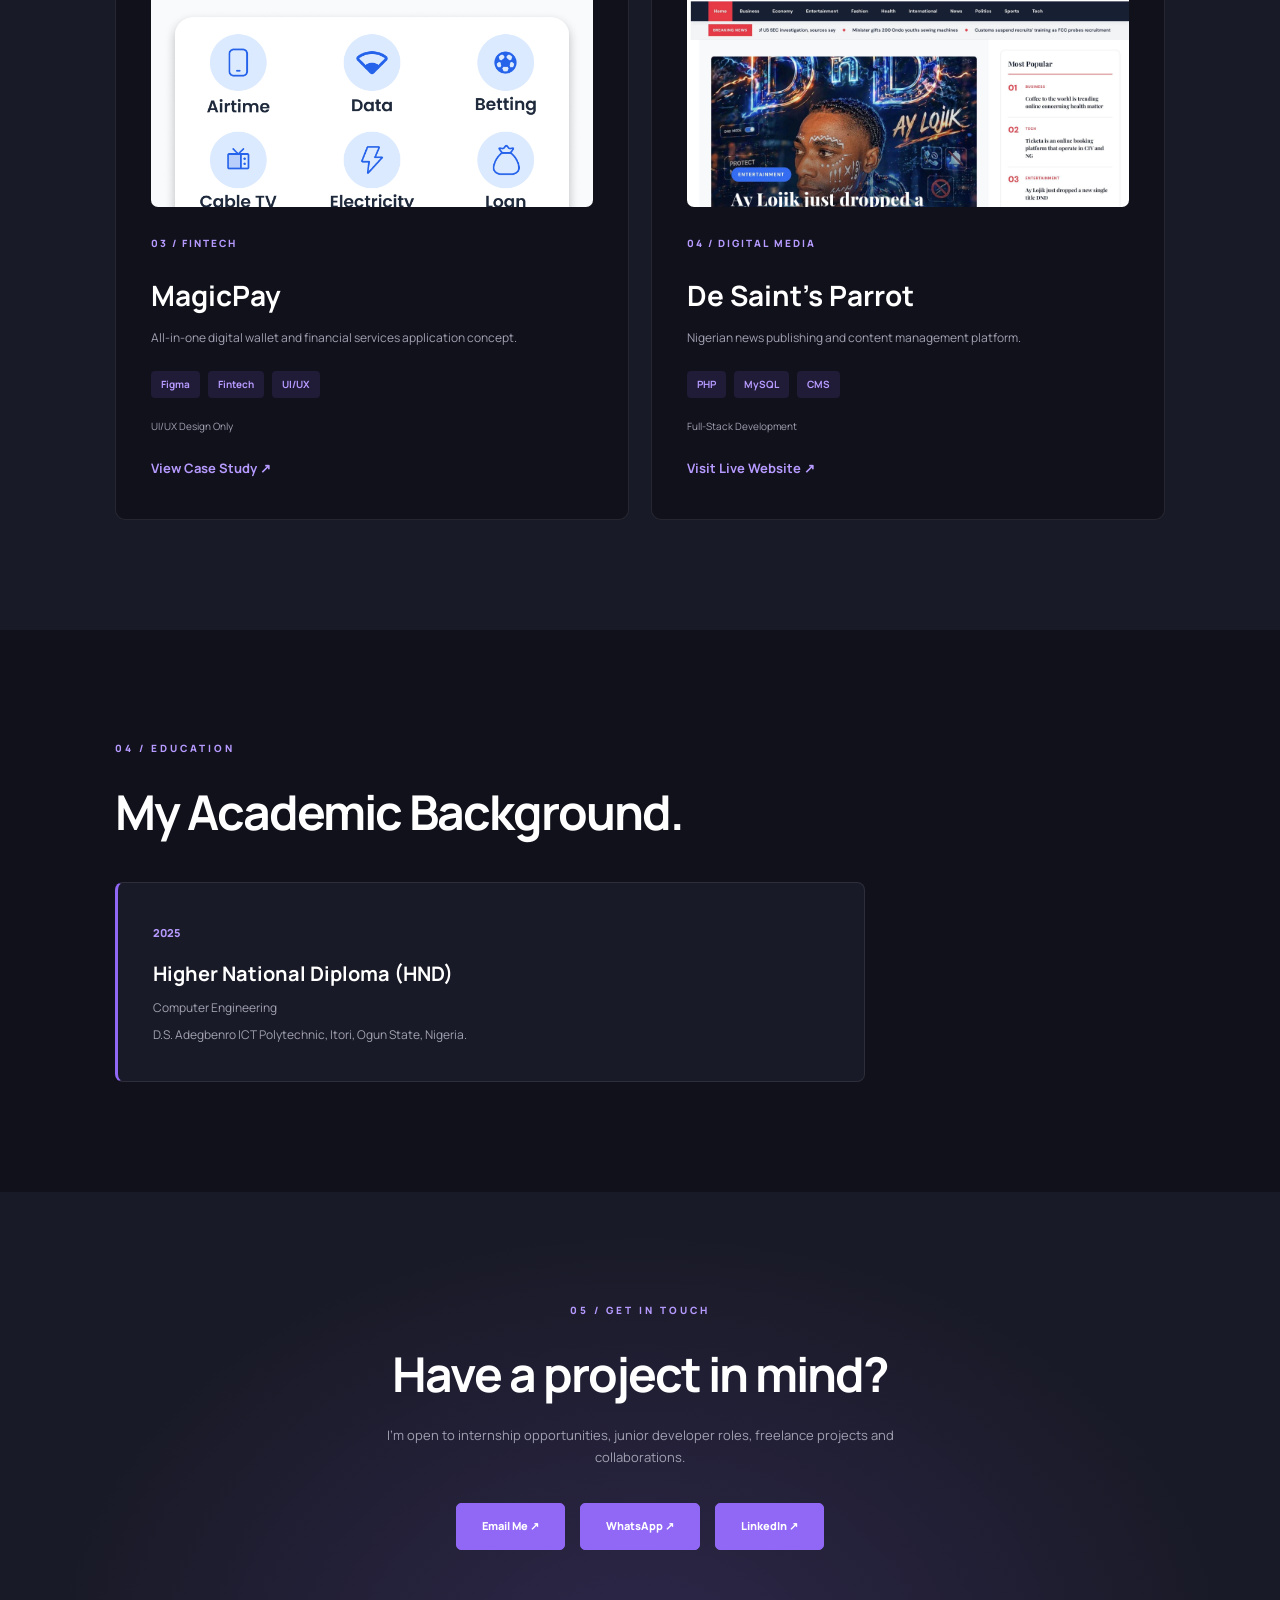
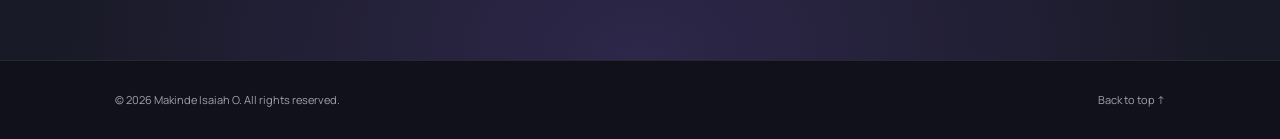
==== commit e657e09c: "image update" ====
--- a/index.html
+++ b/index.html
@@ -198,7 +198,7 @@
 
                 <article class="project-card">
                     <div class="project-image">
-                        <img src="assets/images/ticketa/ticketa-cover.jpg" alt="Ticketa event ticketing platform">
+                        <img src="assets/images/ticketa/ticketa-cover.png" alt="Ticketa event ticketing platform">
                     </div>
                     <span>01 / EVENT TECHNOLOGY</span>
                     <h3>Ticketa</h3>
@@ -215,7 +215,7 @@
 
                 <article class="project-card">
                     <div class="project-image">
-                        <img src="assets/images/pacejet/pacejet-cover.jpg" alt="PaceJet private aviation app design">
+                        <img src="assets/images/pacejet/pacejet-cover.png" alt="PaceJet private aviation app design">
                     </div>
                     <span>02 / AVIATION TECHNOLOGY</span>
                     <h3>PaceJet</h3>
@@ -231,7 +231,7 @@
 
                 <article class="project-card">
                     <div class="project-image">
-                        <img src="assets/images/magicpay/magicpay-cover.jpg" alt="MagicPay fintech app design">
+                        <img src="assets/images/magicpay/magicpay-cover.png" alt="MagicPay fintech app design">
                     </div>
                     <span>03 / FINTECH</span>
                     <h3>MagicPay</h3>
